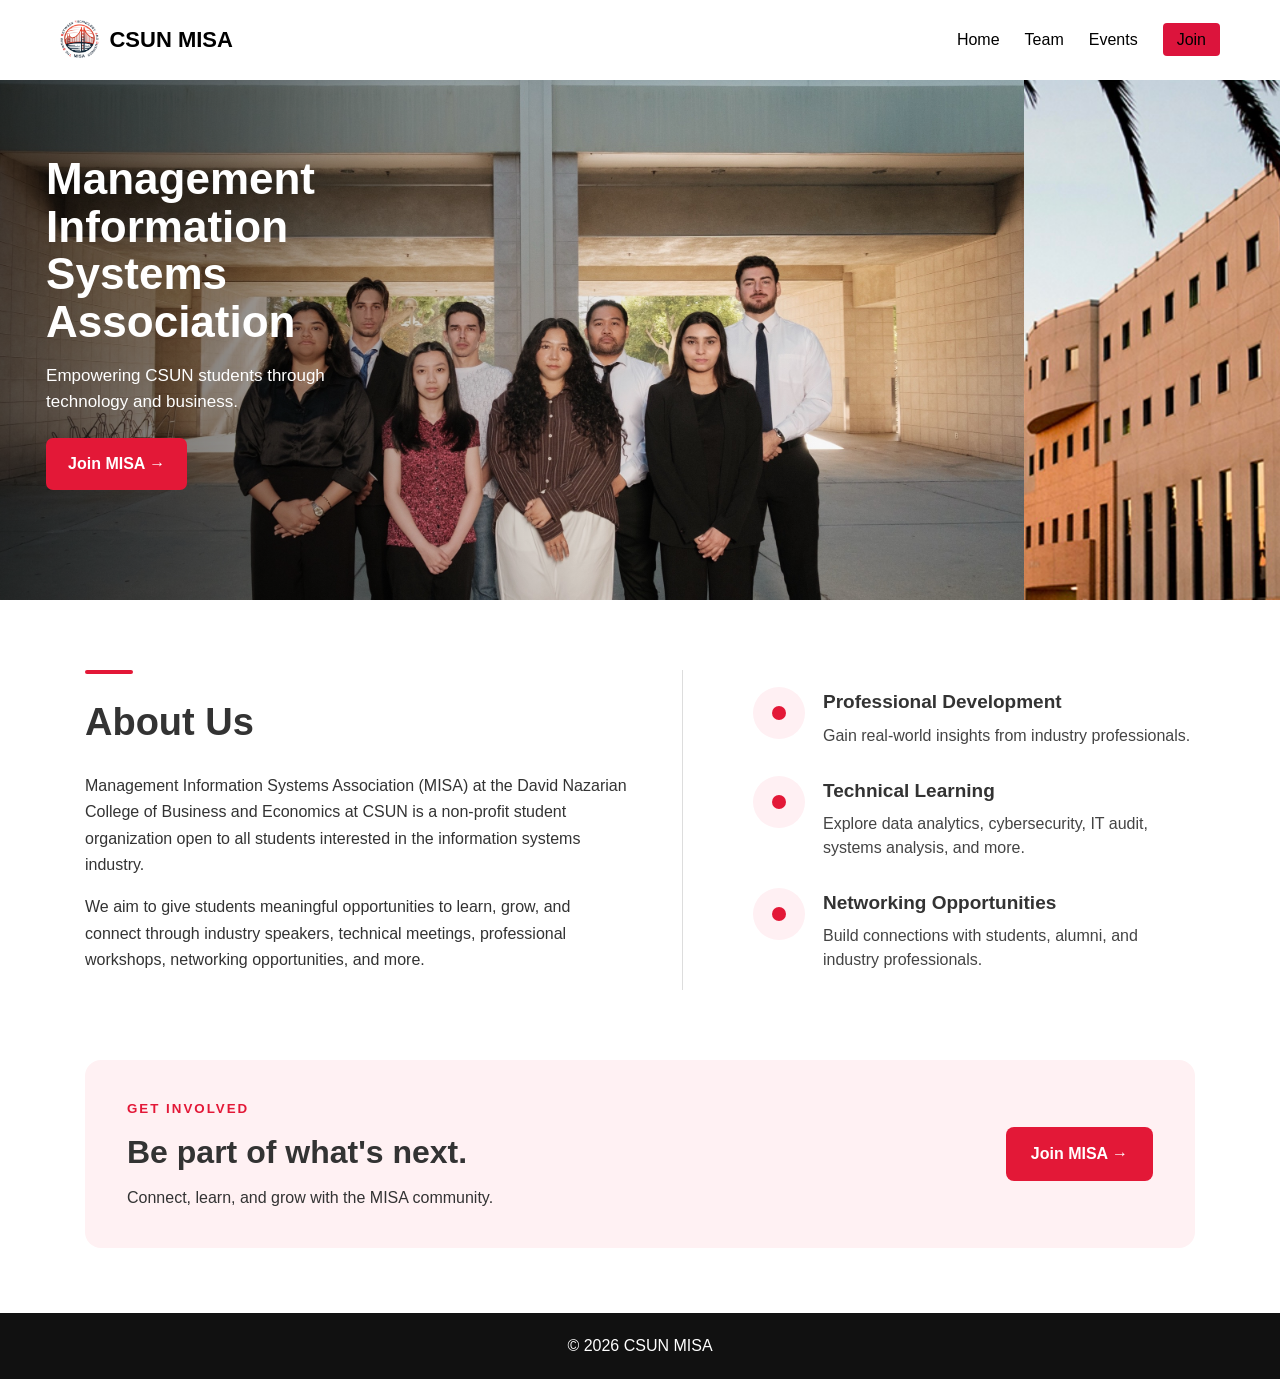
==== index.html @ 752744c9 "Update index.html" ====
<!DOCTYPE html>
<html lang="en">
<head>
    <meta charset="UTF-8">
    <title>CSUN MISA</title>
    <meta name="viewport" content="width=device-width, initial-scale=1.0">

    <link rel="stylesheet" href="index.css">
    <link rel="icon" type="image/png" href="./pictures/misaTab.png">

    <style>
        html {
            scroll-behavior: smooth;
        }

        body {
            margin: 0;
        }

        /* HERO */

        .home-hero {
            display: grid;
            grid-template-columns: 80% 20%;
            min-height: 520px;
            overflow: hidden;
        }

        .hero-group {
            position: relative;

            background-image:
                linear-gradient(
                    90deg,
                    rgba(0, 0, 0, 0.62) 0%,
                    rgba(0, 0, 0, 0.45) 22%,
                    rgba(0, 0, 0, 0.20) 40%,
                    rgba(0, 0, 0, 0.05) 65%,
                    rgba(0, 0, 0, 0.00) 100%
                ),
                url("./pictures/group_photo_fall_2026.jpeg");

            background-size: cover;
            background-position: center 42%;
            display: flex;
            align-items: flex-start;
        }

        .hero-content {
            color: white;
            width: 430px;
            margin-left: 4.5%;
            margin-top: 75px;
            z-index: 2;
        }

        .hero-content h1 {
            margin: 0 0 18px;
            font-size: 44px;
            line-height: 1.08;
            font-weight: 800;
            color: white;
        }

        .hero-content p {
            margin: 0 0 24px;
            font-size: 17px;
            line-height: 1.5;
            max-width: 340px;
        }

        .hero-join {
            display: inline-block;
            background: #e31837;
            color: white;
            text-decoration: none;
            padding: 13px 22px;
            border-radius: 7px;
            font-weight: 600;
        }

        .hero-join:hover {
            opacity: 0.9;
        }

        .hero-building {
            background-image: url("./pictures/csun_building.jpg");
            background-size: cover;
            background-position: center;
        }

        /* ABOUT */

        .about-home {
            max-width: 1200px;
            margin: 0 auto;
            padding: 70px 45px;
            display: grid;
            grid-template-columns: 1.15fr 0.85fr;
            gap: 70px;
            align-items: center;
        }

        .about-copy {
            border-right: 1px solid #ddd;
            padding-right: 55px;
        }

        .small-red-line {
            width: 48px;
            height: 4px;
            background: #e31837;
            border-radius: 20px;
            margin-bottom: 18px;
        }

        .about-copy h2 {
            margin: 0 0 20px;
            font-size: 38px;
        }

        .about-copy p {
            font-size: 16px;
            line-height: 1.65;
            margin: 0 0 16px;
        }

        /* HIGHLIGHTS */

        .misa-highlights {
            display: flex;
            flex-direction: column;
            gap: 28px;
        }

        .highlight {
            display: flex;
            gap: 18px;
            align-items: flex-start;
        }

        .highlight-icon {
            min-width: 52px;
            height: 52px;
            border-radius: 50%;
            background: #fff0f3;
            display: flex;
            justify-content: center;
            align-items: center;
        }

        .highlight-icon::after {
            content: "";
            width: 14px;
            height: 14px;
            border-radius: 50%;
            background: #e31837;
        }

        .highlight h3 {
            margin: 0 0 6px;
            font-size: 19px;
        }

        .highlight p {
            margin: 0;
            line-height: 1.5;
            color: #444;
        }

        /* JOIN CTA */

        .join-wrapper {
            max-width: 1200px;
            margin: 0 auto 65px;
            padding: 0 45px;
            box-sizing: border-box;
        }

        .join-home {
            background: #fff1f3;
            border-radius: 16px;
            padding: 38px 42px;
            display: flex;
            align-items: center;
            justify-content: space-between;
            gap: 30px;
        }

        .join-copy small {
            display: block;
            color: #e31837;
            font-weight: 700;
            letter-spacing: 2px;
            margin-bottom: 8px;
        }

        .join-copy h2 {
            margin: 0 0 8px;
            font-size: 32px;
        }

        .join-copy p {
            margin: 0;
            line-height: 1.5;
        }

        .join-button {
            display: inline-block;
            background: #e31837;
            color: white;
            text-decoration: none;
            padding: 14px 25px;
            border-radius: 8px;
            font-weight: 600;
            white-space: nowrap;
        }

        .join-button:hover {
            opacity: 0.9;
        }

        /* MOBILE */

        @media (max-width: 900px) {

            .home-hero {
                grid-template-columns: 1fr;
                min-height: auto;
            }

            .hero-group {
                min-height: 500px;
                background-position: center;
            }

            .hero-building {
                display: none;
            }

            .hero-content {
                width: 300px;
                margin-left: 26px;
                margin-top: 60px;
            }

            .hero-content h1 {
                font-size: 36px;
            }

            .about-home {
                grid-template-columns: 1fr;
                padding: 55px 25px;
                gap: 40px;
            }

            .about-copy {
                border-right: none;
                padding-right: 0;
            }

            .join-wrapper {
                padding: 0 25px;
            }

            .join-home {
                flex-direction: column;
                align-items: flex-start;
            }
        }
    </style>
</head>

<body>

<nav class="navbar">

    <div class="logo-container">
        <img src="./pictures/misalogo.png" class="logo-img">
        <span class="logo-text">CSUN MISA</span>
    </div>

    <ul class="nav-links">
        <li><a href="index.html">Home</a></li>
        <li><a href="team.html">Team</a></li>
        <li><a href="events.html">Events</a></li>
        <li><a href="#join" class="btn">Join</a></li>
    </ul>

</nav>


<section class="home-hero">

    <div class="hero-group">

        <div class="hero-content">

            <h1>
                Management Information<br>
                Systems Association
            </h1>

            <p>
                Empowering CSUN students through technology and business.
            </p>

            <a href="#join" class="hero-join">
                Join MISA →
            </a>

        </div>

    </div>

    <div class="hero-building"></div>

</section>


<section class="about-home">

    <div class="about-copy">

        <div class="small-red-line"></div>

        <h2>About Us</h2>

        <p>
            Management Information Systems Association (MISA) at the David
            Nazarian College of Business and Economics at CSUN is a non-profit
            student organization open to all students interested in the
            information systems industry.
        </p>

        <p>
            We aim to give students meaningful opportunities to learn,
            grow, and connect through industry speakers, technical meetings,
            professional workshops, networking opportunities, and more.
        </p>

    </div>


    <div class="misa-highlights">

        <div class="highlight">

            <div class="highlight-icon"></div>

            <div>
                <h3>Professional Development</h3>
                <p>
                    Gain real-world insights from industry professionals.
                </p>
            </div>

        </div>


        <div class="highlight">

            <div class="highlight-icon"></div>

            <div>
                <h3>Technical Learning</h3>
                <p>
                    Explore data analytics, cybersecurity,
                    IT audit, systems analysis, and more.
                </p>
            </div>

        </div>


        <div class="highlight">

            <div class="highlight-icon"></div>

            <div>
                <h3>Networking Opportunities</h3>
                <p>
                    Build connections with students,
                    alumni, and industry professionals.
                </p>
            </div>

        </div>

    </div>

</section>


<section id="join" class="join-wrapper">

    <div class="join-home">

        <div class="join-copy">

            <small>GET INVOLVED</small>

            <h2>Be part of what's next.</h2>

            <p>
                Connect, learn, and grow with the MISA community.
            </p>

        </div>

        <a
            href="https://docs.google.com/forms/d/e/1FAIpQLSfJVS30VmYP8eO8_oImfTahxI42_xkdL2H8uiAAXO4Fh0Rw9Q/viewform?usp=sharing&ouid=106857934661592109614"
            target="_blank"
            rel="noopener noreferrer"
            class="join-button">
            Join MISA →
        </a>

    </div>

</section>


<footer>
    <p>© 2026 CSUN MISA</p>
</footer>

</body>
</html>
---- index.css ----
/* Reset & Global */
*{
    margin:0;
    padding:0;
    box-sizing:border-box;
    font-family:Arial, Helvetica, sans-serif;
}

body{
    line-height:1.6;
    color:#333;
}

/* Navigation */
.navbar{
    display:flex;
    justify-content:space-between;
    align-items:center;
    padding:20px 60px;
    background:white;
    color:black; /*logo letters*/
    position:sticky;
    top:0;
    z-index:1000;
}

/* Logo */
.logo-container{
    display:flex;
    align-items:center;
    gap:10px;
}

.logo-img{
    height:40px;
    width:auto;
}

.logo-text{
    font-size:22px;
    font-weight:bold;
}

/* Navigation Links */
.nav-links{
    list-style:none;
    display:flex;
    gap:25px;
}

.nav-links a{
    color:black; /*NAVBAR LETTERS*/
    text-decoration:none;
    font-size:16px;
    transition:0.3s;
}

.nav-links a:hover{
    color:red;
}

.nav-links .btn{
    background:crimson;
    padding:8px 14px;
    border-radius:4px;
}

/* Hero Section */
.hero{
    height:70vh;
    background:
        linear-gradient(rgba(0,0,0,0.45), rgba(0,0,0,0.65)),
        url(./pictures/misaTeam2026.png);
    background-size:cover;
    background-position:center;

    color:white;
    display:flex;
    flex-direction:column;
    justify-content:flex-end;
    align-items:center;
    text-align:center;
    padding-bottom:40px;
}

.hero h1{
    font-size:42px;
    margin-bottom:10px;
}

.hero p{
    margin-bottom:15px;
}

.hero button{
    padding:12px 25px;
    font-size:16px;
    border:none;
    background:crimson;
    color:white;
    cursor:pointer;
    border-radius:5px;
}

.hero button:hover{
    opacity:0.9;
}

/* Sections */
.section{
    padding:70px 15%;
    text-align:center;
}

.section h2{
    font-size:32px;
    margin-bottom:20px;
}

.section.gray{
    background:#f4f4f4;
}

/* SENIORS SECTION */


.team-grid{
    display:grid;
    grid-template-columns: repeat(auto-fit, minmax(220px,1fr));
    gap:30px;
}
/* Title */
.senior-title{
    font-size:36px;
    margin-bottom:40px;
    text-align:center;
}

/* Make cards smaller for hero overlay */
.seniors .team-card{
    backdrop-filter: blur(4px);
    background: rgba(255,255,255,0.95);
}

/* limit width */
.seniors{
    max-width:1000px;
    margin:auto;
}

/* =========================
   TEAM SECTION
========================= */

.team-subtitle{
    color:#666;
    margin-bottom:40px;
    font-size:18px;
}

/* Grid Layout */
.team-grid{
    display:grid;
    grid-template-columns:repeat(auto-fit,minmax(250px,1fr));
    gap:30px;
    margin-top:40px;
}

/* Card */
.team-card{
    background:white;
    border-radius:10px;
    overflow:hidden;
    box-shadow:0 8px 20px rgba(0,0,0,0.08);
    transition:0.3s ease;
}

.team-card:hover{
    transform:translateY(-10px);
    box-shadow:0 15px 30px rgba(0,0,0,0.15);
}

/* Image */
.team-card img{
    width:100%;
    height:260px;
    object-fit:cover;
}

/* Info */
.team-info{
    padding:20px;
    text-align:center;
}

.team-info h3{
    margin-bottom:5px;
    font-size:20px;
}

.team-info p{
    color:crimson;
    font-weight:600;
    margin-bottom:10px;
}

/* LinkedIn Link */
.team-info a{
    text-decoration:none;
    font-size:14px;
    color:#0077b5;
    font-weight:600;
}

.team-info a:hover{
    text-decoration:underline;
}

/* =========================
   ANNOUNCEMENTS
========================= */

.announcement{
    background:#fff;
    padding:20px;
    margin:15px auto;
    max-width:600px;
    border-left:5px solid crimson;
    border-radius:6px;
}

/* =========================
   BUTTONS
========================= */

.btn.large{
    display:inline-block;
    margin-top:20px;
    background:crimson;
    color:white;
    padding:14px 30px;
    text-decoration:none;
    border-radius:5px;
    transition:0.3s;
}

.btn.large:hover{
    opacity:0.9;
}


.hero1{
    min-height:80vh; /* allow growth */
    padding:80px 10%;

    background:
        linear-gradient(rgba(0,0,0,0.45), rgba(0,0,0,0.65)),
        url(./pictures/seniors.jpg);
    background-size:cover;
    background-position:center;

    color:white;

    display:flex;
    flex-direction:column;
    justify-content:flex-start; /* KEY FIX */
    align-items:center;
    text-align:center;
}

.hero1 .team-grid{
    width:100%;
}

.seniors{
    max-width:1200px; /* give it more room */
}

.seniors.team-grid{
    grid-template-columns: repeat(4, 1fr);
}
.announcement-content{
    display: flex;
    align-items: center;
    gap: 20px;
}

.announcement-img{
    width: 250px;
    height: 250px;
    object-fit: cover;
    border-radius: 10px;
    flex-shrink: 0;
}

.announcement-text{
    text-align: left;
}

/* =========================
   FOOTER
========================= */

footer{
    background:#111;
    color:white;
    text-align:center;
    padding:20px;
}

/* =========================
   RESPONSIVE
========================= */

@media (max-width:768px){

    .navbar{
        flex-direction:column;
        gap:15px;
    }

    .section{
        padding:60px 10%;
    }

    .hero h1{
        font-size:30px;
    }

    .team-card img{
        height:220px;
    }
}
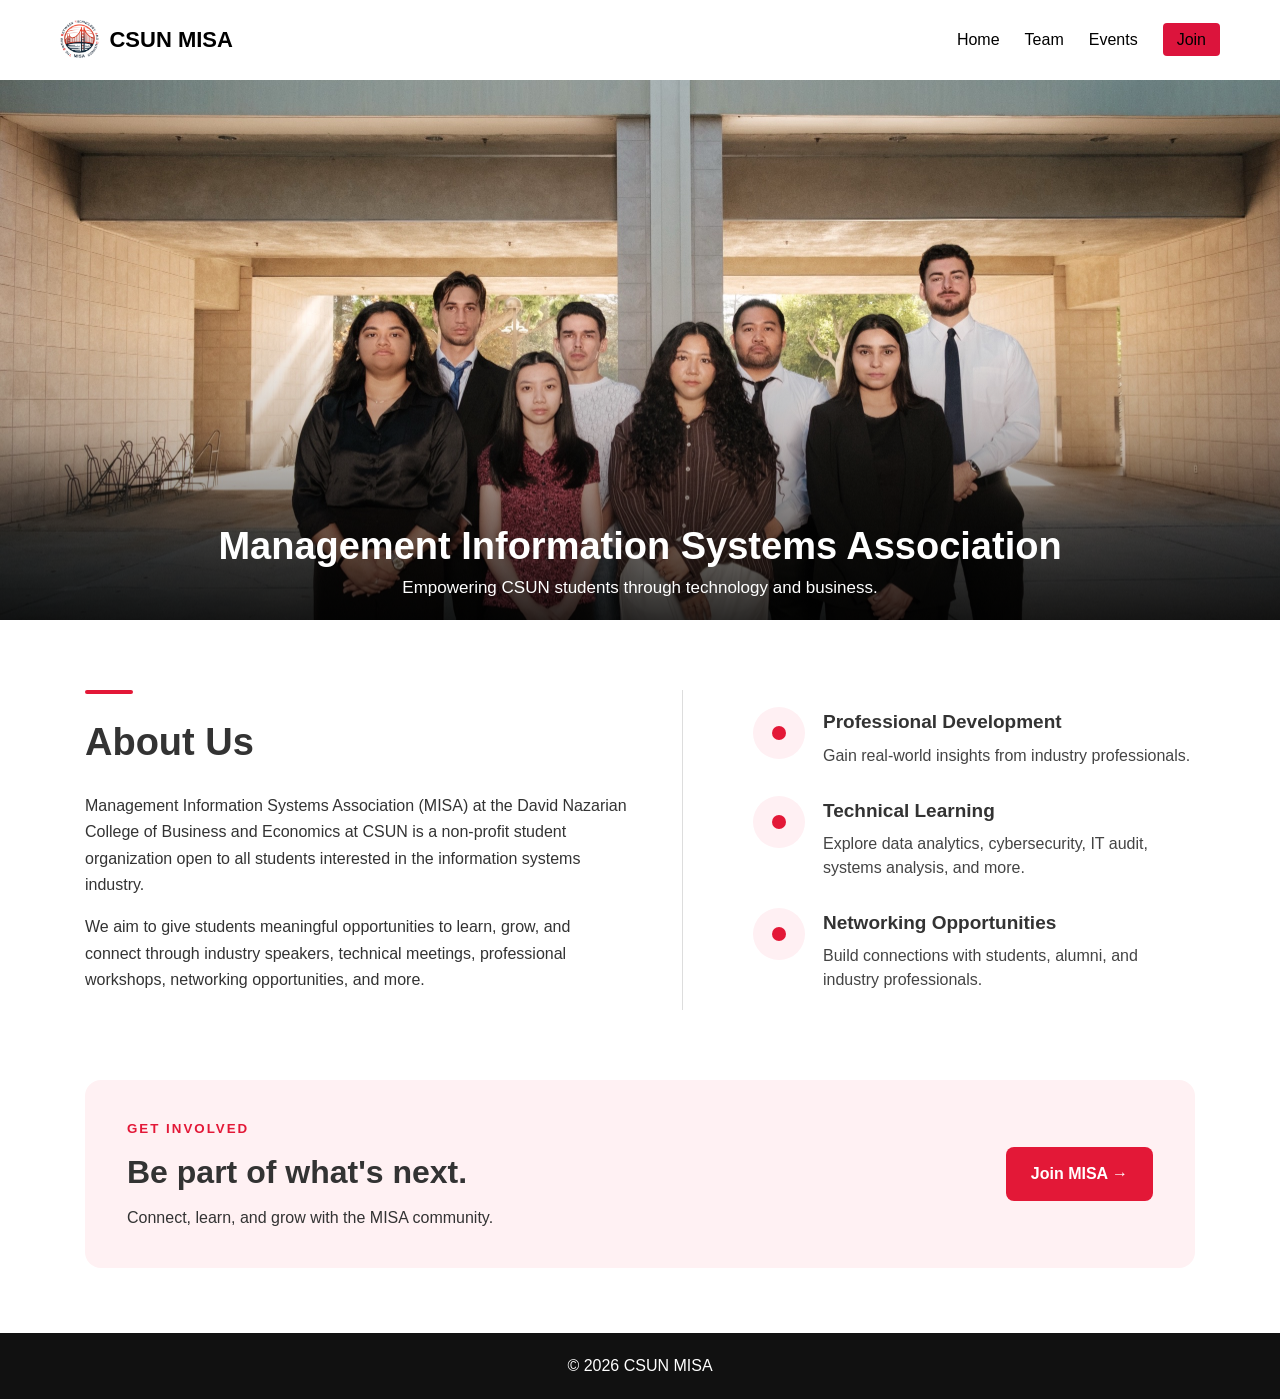
==== commit 17a9de12: "Update index.html" ====
--- a/index.html
+++ b/index.html
@@ -17,84 +17,67 @@
             margin: 0;
         }
 
-        /* HERO */
+        /* =========================
+           HERO
+        ========================== */
 
         .home-hero {
-            display: grid;
-            grid-template-columns: 80% 20%;
-            min-height: 520px;
+            position: relative;
+            height: 540px;
+            background-image: url("./pictures/group_photo_fall_2026.jpeg");
+            background-size: cover;
+            background-position: center 45%;
             overflow: hidden;
         }
 
-        .hero-group {
-            position: relative;
-
-            background-image:
-                linear-gradient(
-                    90deg,
-                    rgba(0, 0, 0, 0.62) 0%,
-                    rgba(0, 0, 0, 0.45) 22%,
-                    rgba(0, 0, 0, 0.20) 40%,
-                    rgba(0, 0, 0, 0.05) 65%,
-                    rgba(0, 0, 0, 0.00) 100%
-                ),
-                url("./pictures/group_photo_fall_2026.jpeg");
-
-            background-size: cover;
-            background-position: center 42%;
-            display: flex;
-            align-items: flex-start;
+        /* Dark fade ONLY at bottom */
+        .home-hero::after {
+            content: "";
+            position: absolute;
+            inset: 0;
+            background: linear-gradient(
+                to bottom,
+                rgba(0, 0, 0, 0) 45%,
+                rgba(0, 0, 0, 0.18) 65%,
+                rgba(0, 0, 0, 0.82) 100%
+            );
         }
 
         .hero-content {
+            position: absolute;
+            left: 40px;
+            right: 40px;
+            bottom: 20px;
+            z-index: 2;
             color: white;
-            width: 430px;
-            margin-left: 4.5%;
-            margin-top: 75px;
-            z-index: 2;
+            text-align: center;
         }
 
         .hero-content h1 {
-            margin: 0 0 18px;
-            font-size: 44px;
-            line-height: 1.08;
+            margin: 0 0 7px;
+            color: white;
+            font-size: 38px;
+            line-height: 1.1;
             font-weight: 800;
+        }
+
+        .hero-content p {
+            margin: 0;
             color: white;
-        }
-
-        .hero-content p {
-            margin: 0 0 24px;
             font-size: 17px;
             line-height: 1.5;
-            max-width: 340px;
-        }
-
-        .hero-join {
-            display: inline-block;
-            background: #e31837;
-            color: white;
-            text-decoration: none;
-            padding: 13px 22px;
-            border-radius: 7px;
-            font-weight: 600;
-        }
-
-        .hero-join:hover {
-            opacity: 0.9;
-        }
-
-        .hero-building {
-            background-image: url("./pictures/csun_building.jpg");
-            background-size: cover;
-            background-position: center;
-        }
-
-        /* ABOUT */
+        }
+
+
+        /* =========================
+           ABOUT
+        ========================== */
 
         .about-home {
             max-width: 1200px;
             margin: 0 auto;
             padding: 70px 45px;
+
             display: grid;
             grid-template-columns: 1.15fr 0.85fr;
             gap: 70px;
@@ -125,7 +108,10 @@
             margin: 0 0 16px;
         }
 
-        /* HIGHLIGHTS */
+
+        /* =========================
+           HIGHLIGHTS
+        ========================== */
 
         .misa-highlights {
             display: flex;
@@ -144,6 +130,7 @@
             height: 52px;
             border-radius: 50%;
             background: #fff0f3;
+
             display: flex;
             justify-content: center;
             align-items: center;
@@ -168,7 +155,10 @@
             color: #444;
         }
 
-        /* JOIN CTA */
+
+        /* =========================
+           JOIN
+        ========================== */
 
         .join-wrapper {
             max-width: 1200px;
@@ -181,6 +171,7 @@
             background: #fff1f3;
             border-radius: 16px;
             padding: 38px 42px;
+
             display: flex;
             align-items: center;
             justify-content: space-between;
@@ -220,38 +211,49 @@
             opacity: 0.9;
         }
 
-        /* MOBILE */
+
+        /* =========================
+           MOBILE
+        ========================== */
 
         @media (max-width: 900px) {
 
             .home-hero {
-                grid-template-columns: 1fr;
-                min-height: auto;
-            }
-
-            .hero-group {
-                min-height: 500px;
-                background-position: center;
-            }
-
-            .hero-building {
-                display: none;
+                height: 430px;
+                background-position: center top;
+            }
+
+            .home-hero::after {
+                background: linear-gradient(
+                    to bottom,
+                    rgba(0, 0, 0, 0) 35%,
+                    rgba(0, 0, 0, 0.25) 55%,
+                    rgba(0, 0, 0, 0.88) 100%
+                );
             }
 
             .hero-content {
-                width: 300px;
-                margin-left: 26px;
-                margin-top: 60px;
+                left: 20px;
+                right: 20px;
+                bottom: 22px;
             }
 
             .hero-content h1 {
-                font-size: 36px;
+                font-size: 27px;
+                line-height: 1.12;
+                margin-bottom: 9px;
+            }
+
+            .hero-content p {
+                font-size: 14px;
+                max-width: 340px;
+                margin: 0 auto;
             }
 
             .about-home {
                 grid-template-columns: 1fr;
-                padding: 55px 25px;
-                gap: 40px;
+                padding: 50px 25px;
+                gap: 38px;
             }
 
             .about-copy {
@@ -259,24 +261,80 @@
                 padding-right: 0;
             }
 
+            .about-copy h2 {
+                font-size: 32px;
+            }
+
+            .misa-highlights {
+                gap: 24px;
+            }
+
+            .highlight-icon {
+                min-width: 45px;
+                height: 45px;
+            }
+
+            .highlight-icon::after {
+                width: 12px;
+                height: 12px;
+            }
+
             .join-wrapper {
-                padding: 0 25px;
+                padding: 0 20px;
+                margin-bottom: 45px;
             }
 
             .join-home {
+                padding: 28px 24px;
                 flex-direction: column;
-                align-items: flex-start;
-            }
-        }
+                align-items: stretch;
+                gap: 22px;
+            }
+
+            .join-copy h2 {
+                font-size: 27px;
+            }
+
+            .join-button {
+                text-align: center;
+            }
+        }
+
+
+        /* Smaller phones */
+
+        @media (max-width: 480px) {
+
+            .home-hero {
+                height: 390px;
+            }
+
+            .hero-content h1 {
+                font-size: 24px;
+            }
+
+            .hero-content p {
+                font-size: 13px;
+            }
+
+            .about-home {
+                padding: 42px 20px;
+            }
+        }
+
     </style>
 </head>
 
+
 <body>
 
+
+<!-- NAVBAR -->
+
 <nav class="navbar">
 
     <div class="logo-container">
-        <img src="./pictures/misalogo.png" class="logo-img">
+        <img src="./pictures/misalogo.png" class="logo-img" alt="MISA Logo">
         <span class="logo-text">CSUN MISA</span>
     </div>
 
@@ -290,33 +348,26 @@
 </nav>
 
 
+<!-- HERO -->
+
 <section class="home-hero">
 
-    <div class="hero-group">
-
-        <div class="hero-content">
-
-            <h1>
-                Management Information<br>
-                Systems Association
-            </h1>
-
-            <p>
-                Empowering CSUN students through technology and business.
-            </p>
-
-            <a href="#join" class="hero-join">
-                Join MISA →
-            </a>
-
-        </div>
+    <div class="hero-content">
+
+        <h1>
+            Management Information Systems Association
+        </h1>
+
+        <p>
+            Empowering CSUN students through technology and business.
+        </p>
 
     </div>
 
-    <div class="hero-building"></div>
-
 </section>
 
+
+<!-- ABOUT -->
 
 <section class="about-home">
 
@@ -350,6 +401,7 @@
 
             <div>
                 <h3>Professional Development</h3>
+
                 <p>
                     Gain real-world insights from industry professionals.
                 </p>
@@ -364,6 +416,7 @@
 
             <div>
                 <h3>Technical Learning</h3>
+
                 <p>
                     Explore data analytics, cybersecurity,
                     IT audit, systems analysis, and more.
@@ -379,6 +432,7 @@
 
             <div>
                 <h3>Networking Opportunities</h3>
+
                 <p>
                     Build connections with students,
                     alumni, and industry professionals.
@@ -392,6 +446,8 @@
 </section>
 
 
+<!-- JOIN -->
+
 <section id="join" class="join-wrapper">
 
     <div class="join-home">
@@ -407,6 +463,7 @@
             </p>
 
         </div>
+
 
         <a
             href="https://docs.google.com/forms/d/e/1FAIpQLSfJVS30VmYP8eO8_oImfTahxI42_xkdL2H8uiAAXO4Fh0Rw9Q/viewform?usp=sharing&ouid=106857934661592109614"
@@ -421,9 +478,12 @@
 </section>
 
 
+<!-- FOOTER -->
+
 <footer>
     <p>© 2026 CSUN MISA</p>
 </footer>
 
+
 </body>
 </html>
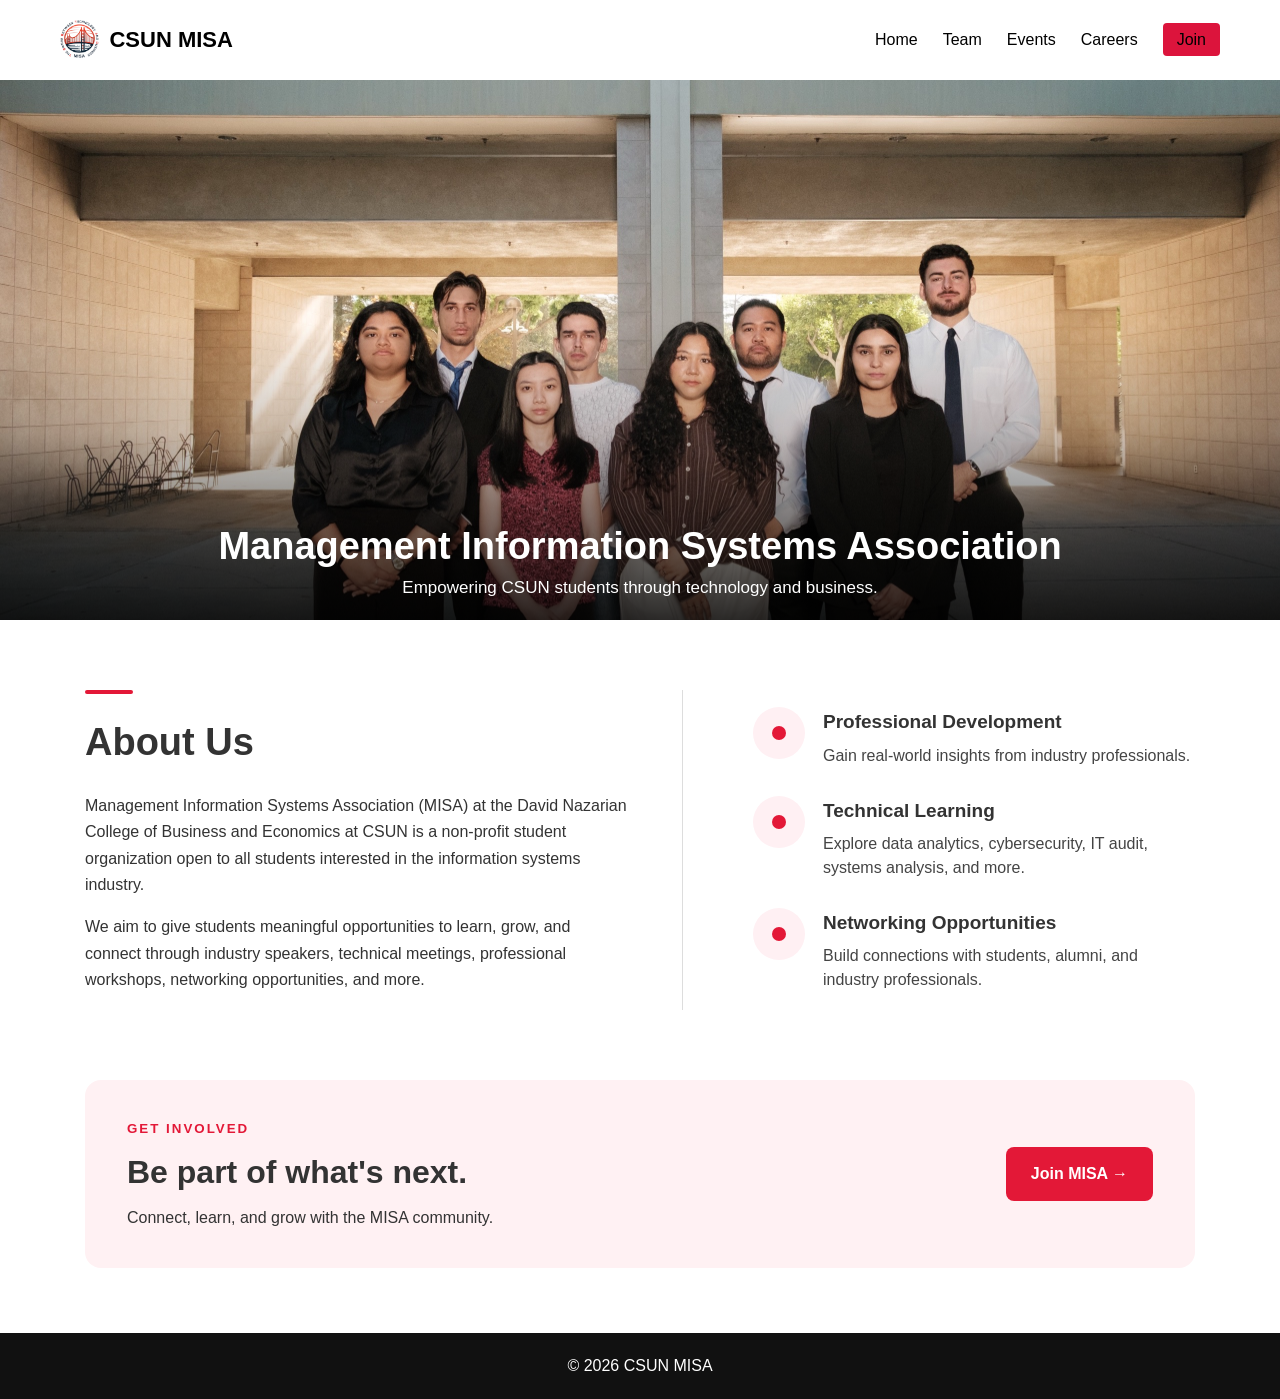
==== commit d82bafdf: "Update index.html" ====
--- a/index.html
+++ b/index.html
@@ -1,5 +1,6 @@
 <!DOCTYPE html>
 <html lang="en">
+
 <head>
     <meta charset="UTF-8">
     <title>CSUN MISA</title>
@@ -30,7 +31,7 @@
             overflow: hidden;
         }
 
-        /* Dark fade ONLY at bottom */
+        /* Dark fade at bottom of cover photo */
         .home-hero::after {
             content: "";
             position: absolute;
@@ -301,7 +302,9 @@
         }
 
 
-        /* Smaller phones */
+        /* =========================
+           SMALL PHONES
+        ========================== */
 
         @media (max-width: 480px) {
 
@@ -334,7 +337,10 @@
 <nav class="navbar">
 
     <div class="logo-container">
-        <img src="./pictures/misalogo.png" class="logo-img" alt="MISA Logo">
+        <img src="./pictures/misalogo.png"
+             class="logo-img"
+             alt="MISA Logo">
+
         <span class="logo-text">CSUN MISA</span>
     </div>
 
@@ -342,6 +348,7 @@
         <li><a href="index.html">Home</a></li>
         <li><a href="team.html">Team</a></li>
         <li><a href="events.html">Events</a></li>
+        <li><a href="careers.html">Careers</a></li>
         <li><a href="#join" class="btn">Join</a></li>
     </ul>
 
@@ -466,7 +473,7 @@
 
 
         <a
-            href="https://docs.google.com/forms/d/e/1FAIpQLSfJVS30VmYP8eO8_oImfTahxI42_xkdL2H8uiAAXO4Fh0Rw9Q/viewform?usp=sharing&ouid=106857934661592109614"
+            href="https://docs.google.com/forms/d/e/1FAIpQLScq6v15FR52yysf7nASGjLbpA6NlcWWprDuV7j_1yjIT6qK6A/viewform"
             target="_blank"
             rel="noopener noreferrer"
             class="join-button">
@@ -486,4 +493,5 @@
 
 
 </body>
+
 </html>
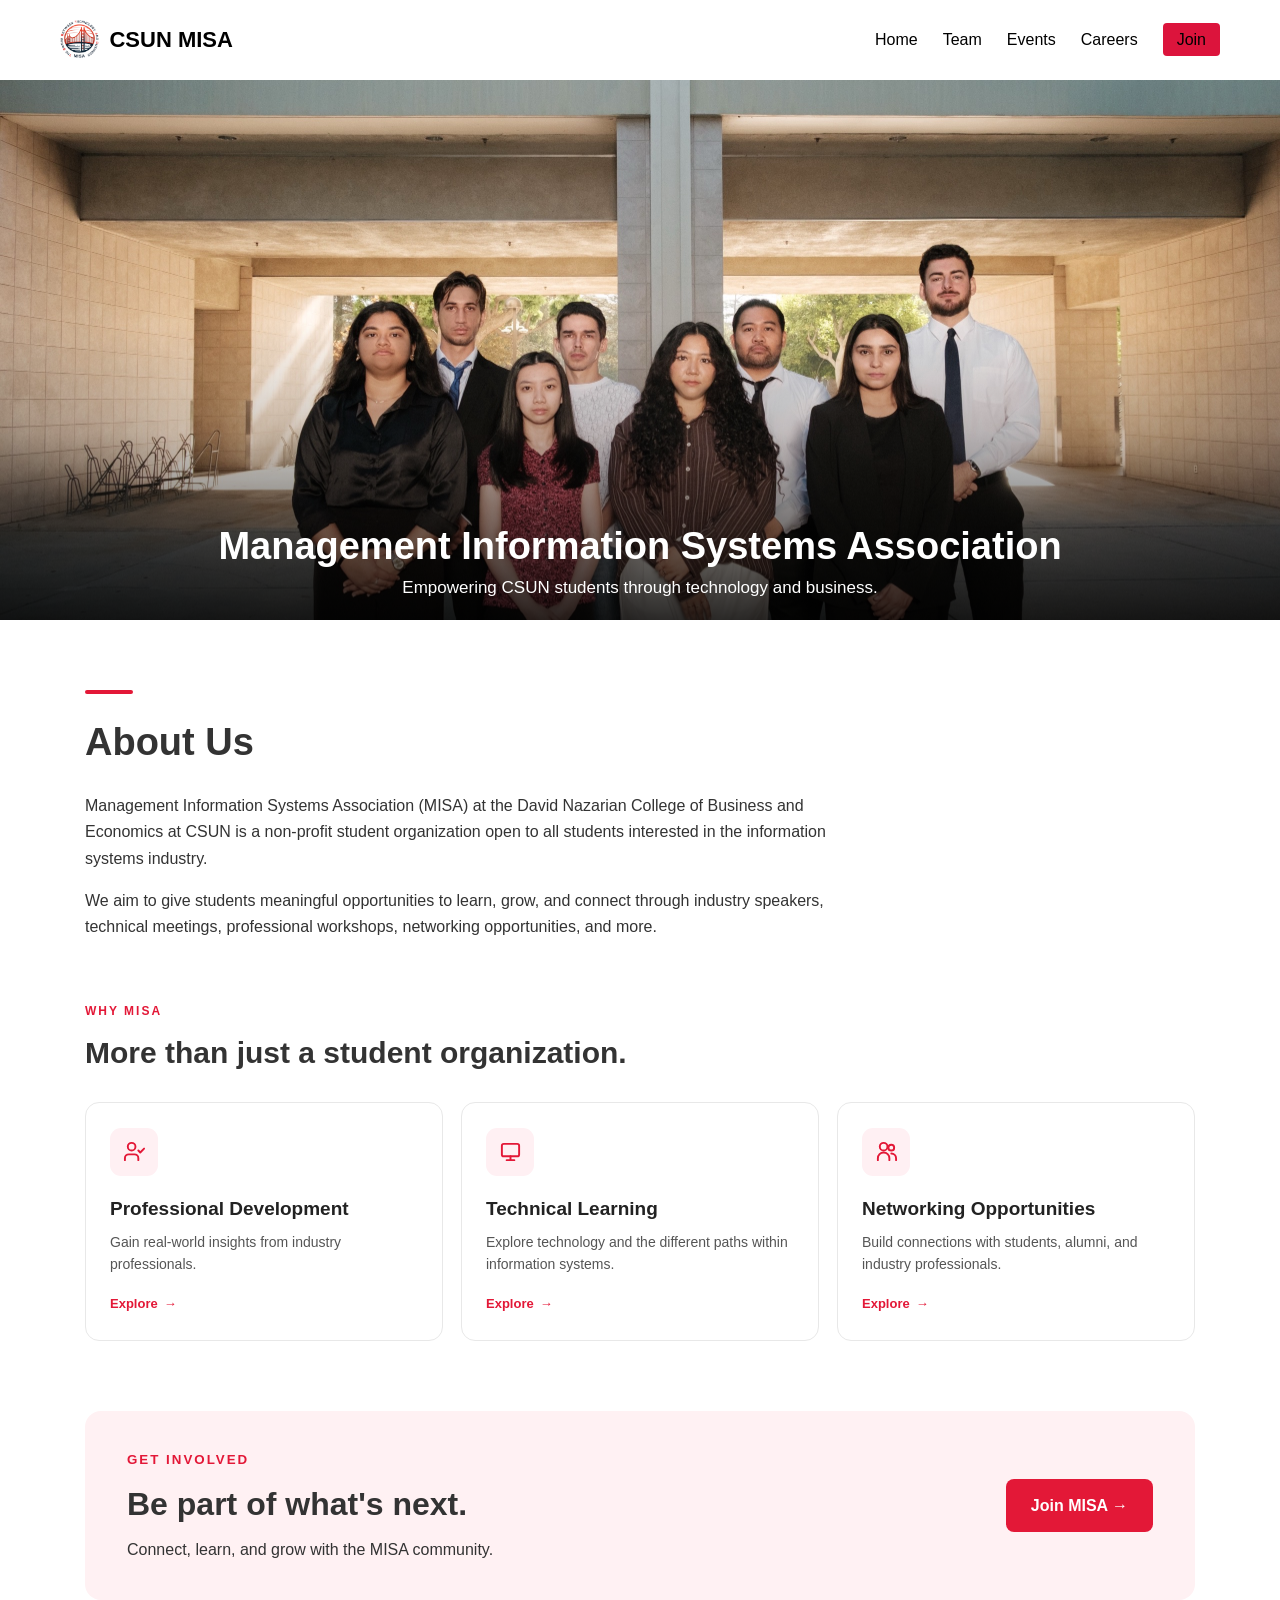
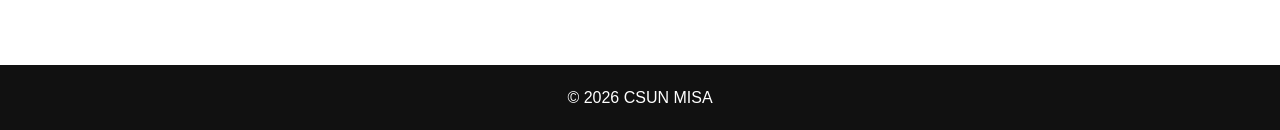
==== commit 9a0f28d4: "Update index.html" ====
--- a/index.html
+++ b/index.html
@@ -31,7 +31,6 @@
             overflow: hidden;
         }
 
-        /* Dark fade at bottom of cover photo */
         .home-hero::after {
             content: "";
             position: absolute;
@@ -77,17 +76,12 @@
         .about-home {
             max-width: 1200px;
             margin: 0 auto;
-            padding: 70px 45px;
-
-            display: grid;
-            grid-template-columns: 1.15fr 0.85fr;
-            gap: 70px;
-            align-items: center;
+            padding: 70px 45px 40px;
+            box-sizing: border-box;
         }
 
         .about-copy {
-            border-right: 1px solid #ddd;
-            padding-right: 55px;
+            max-width: 780px;
         }
 
         .small-red-line {
@@ -111,49 +105,156 @@
 
 
         /* =========================
-           HIGHLIGHTS
+           INTERACTIVE CARDS
         ========================== */
 
+        .highlights-wrapper {
+            max-width: 1200px;
+            margin: 0 auto;
+            padding: 5px 45px 70px;
+            box-sizing: border-box;
+        }
+
+        .highlights-label {
+            color: #e31837;
+            font-size: 12px;
+            font-weight: 700;
+            letter-spacing: 2px;
+            text-transform: uppercase;
+            margin-bottom: 8px;
+        }
+
+        .highlights-title {
+            font-size: 30px;
+            margin: 0 0 25px;
+        }
+
         .misa-highlights {
+            display: grid;
+            grid-template-columns: repeat(3, 1fr);
+            gap: 18px;
+        }
+
+        .highlight-card {
+            position: relative;
+            background: white;
+            border: 1px solid #e8e8e8;
+            border-radius: 14px;
+            padding: 25px 24px;
+            cursor: pointer;
+            overflow: hidden;
+            transition:
+                transform 0.25s ease,
+                box-shadow 0.25s ease,
+                border-color 0.25s ease;
+        }
+
+        .highlight-card:hover {
+            transform: translateY(-5px);
+            border-color: #f0c2ca;
+            box-shadow: 0 12px 28px rgba(0, 0, 0, 0.09);
+        }
+
+        .highlight-card.active {
+            border-color: #e31837;
+            box-shadow: 0 10px 25px rgba(227, 24, 55, 0.10);
+        }
+
+        .card-icon {
+            width: 48px;
+            height: 48px;
+            background: #fff0f3;
+            border-radius: 11px;
+
             display: flex;
-            flex-direction: column;
-            gap: 28px;
-        }
-
-        .highlight {
-            display: flex;
-            gap: 18px;
-            align-items: flex-start;
-        }
-
-        .highlight-icon {
-            min-width: 52px;
-            height: 52px;
-            border-radius: 50%;
-            background: #fff0f3;
-
-            display: flex;
+            align-items: center;
             justify-content: center;
+
+            margin-bottom: 18px;
+
+            transition:
+                background 0.25s ease,
+                transform 0.25s ease;
+        }
+
+        .card-icon svg {
+            width: 23px;
+            height: 23px;
+            stroke: #e31837;
+            fill: none;
+            stroke-width: 2;
+            stroke-linecap: round;
+            stroke-linejoin: round;
+        }
+
+        .highlight-card:hover .card-icon,
+        .highlight-card.active .card-icon {
+            background: #e31837;
+            transform: scale(1.05);
+        }
+
+        .highlight-card:hover .card-icon svg,
+        .highlight-card.active .card-icon svg {
+            stroke: white;
+        }
+
+        .highlight-card h3 {
+            margin: 0 0 8px;
+            font-size: 19px;
+            color: #222;
+        }
+
+        .card-short {
+            margin: 0;
+            color: #555;
+            line-height: 1.55;
+            font-size: 14px;
+        }
+
+        .explore-link {
+            margin-top: 18px;
+            color: #e31837;
+            font-size: 13px;
+            font-weight: 700;
+
+            display: inline-flex;
             align-items: center;
-        }
-
-        .highlight-icon::after {
-            content: "";
-            width: 14px;
-            height: 14px;
-            border-radius: 50%;
-            background: #e31837;
-        }
-
-        .highlight h3 {
-            margin: 0 0 6px;
-            font-size: 19px;
-        }
-
-        .highlight p {
-            margin: 0;
-            line-height: 1.5;
-            color: #444;
+            gap: 6px;
+        }
+
+        .explore-arrow {
+            transition: transform 0.2s ease;
+        }
+
+        .highlight-card:hover .explore-arrow {
+            transform: translateX(4px);
+        }
+
+        /* HIDDEN INFO */
+
+        .card-more {
+            max-height: 0;
+            opacity: 0;
+            overflow: hidden;
+
+            color: #555;
+            font-size: 14px;
+            line-height: 1.55;
+
+            transition:
+                max-height 0.35s ease,
+                opacity 0.3s ease,
+                margin 0.3s ease;
+        }
+
+        .highlight-card.active .card-more {
+            max-height: 180px;
+            opacity: 1;
+            margin-top: 15px;
+        }
+
+        .highlight-card.active .explore-arrow {
+            transform: rotate(90deg);
         }
 
 
@@ -252,32 +353,23 @@
             }
 
             .about-home {
-                grid-template-columns: 1fr;
-                padding: 50px 25px;
-                gap: 38px;
-            }
-
-            .about-copy {
-                border-right: none;
-                padding-right: 0;
+                padding: 50px 25px 30px;
             }
 
             .about-copy h2 {
                 font-size: 32px;
             }
 
+            .highlights-wrapper {
+                padding: 10px 25px 50px;
+            }
+
             .misa-highlights {
-                gap: 24px;
-            }
-
-            .highlight-icon {
-                min-width: 45px;
-                height: 45px;
-            }
-
-            .highlight-icon::after {
-                width: 12px;
-                height: 12px;
+                grid-template-columns: 1fr;
+            }
+
+            .highlight-card:hover {
+                transform: none;
             }
 
             .join-wrapper {
@@ -302,10 +394,6 @@
         }
 
 
-        /* =========================
-           SMALL PHONES
-        ========================== */
-
         @media (max-width: 480px) {
 
             .home-hero {
@@ -321,7 +409,15 @@
             }
 
             .about-home {
-                padding: 42px 20px;
+                padding: 42px 20px 28px;
+            }
+
+            .highlights-wrapper {
+                padding: 5px 20px 45px;
+            }
+
+            .highlights-title {
+                font-size: 26px;
             }
         }
 
@@ -337,22 +433,37 @@
 <nav class="navbar">
 
     <div class="logo-container">
-        <img src="./pictures/misalogo.png"
-             class="logo-img"
-             alt="MISA Logo">
+
+        <img
+            src="./pictures/misalogo.png"
+            class="logo-img"
+            alt="MISA Logo">
 
         <span class="logo-text">CSUN MISA</span>
+
     </div>
 
+
     <ul class="nav-links">
+
         <li><a href="index.html">Home</a></li>
+
         <li><a href="team.html">Team</a></li>
+
         <li><a href="events.html">Events</a></li>
+
         <li><a href="careers.html">Careers</a></li>
-        <li><a href="#join" class="btn">Join</a></li>
+
+        <li>
+            <a href="#join" class="btn">
+                Join
+            </a>
+        </li>
+
     </ul>
 
 </nav>
+
 
 
 <!-- HERO -->
@@ -372,6 +483,7 @@
     </div>
 
 </section>
+
 
 
 <!-- ABOUT -->
@@ -399,71 +511,225 @@
 
     </div>
 
+</section>
+
+
+
+<!-- INTERACTIVE HIGHLIGHTS -->
+
+<section class="highlights-wrapper">
+
+    <div class="highlights-label">
+        Why MISA
+    </div>
+
+    <h2 class="highlights-title">
+        More than just a student organization.
+    </h2>
+
 
     <div class="misa-highlights">
 
-        <div class="highlight">
-
-            <div class="highlight-icon"></div>
-
-            <div>
-                <h3>Professional Development</h3>
-
-                <p>
-                    Gain real-world insights from industry professionals.
-                </p>
+
+        <!-- PROFESSIONAL DEVELOPMENT -->
+
+        <div
+            class="highlight-card"
+            tabindex="0"
+            role="button"
+            aria-expanded="false">
+
+            <div class="card-icon">
+
+                <svg viewBox="0 0 24 24">
+
+                    <path d="M16 21v-2a4 4 0 0 0-4-4H6a4 4 0 0 0-4 4v2"></path>
+
+                    <circle cx="9" cy="7" r="4"></circle>
+
+                    <path d="M16 11l2 2 4-4"></path>
+
+                </svg>
+
             </div>
 
+
+            <h3>
+                Professional Development
+            </h3>
+
+
+            <p class="card-short">
+                Gain real-world insights from industry professionals.
+            </p>
+
+
+            <div class="card-more">
+                Hear directly from professionals through guest speakers,
+                career-focused meetings, workshops, and conversations about
+                today's technology and business industries.
+            </div>
+
+
+            <div class="explore-link">
+
+                <span class="explore-text">
+                    Explore
+                </span>
+
+                <span class="explore-arrow">
+                    →
+                </span>
+
+            </div>
+
         </div>
 
 
-        <div class="highlight">
-
-            <div class="highlight-icon"></div>
-
-            <div>
-                <h3>Technical Learning</h3>
-
-                <p>
-                    Explore data analytics, cybersecurity,
-                    IT audit, systems analysis, and more.
-                </p>
+
+        <!-- TECHNICAL LEARNING -->
+
+        <div
+            class="highlight-card"
+            tabindex="0"
+            role="button"
+            aria-expanded="false">
+
+            <div class="card-icon">
+
+                <svg viewBox="0 0 24 24">
+
+                    <rect
+                        x="3"
+                        y="4"
+                        width="18"
+                        height="13"
+                        rx="2">
+                    </rect>
+
+                    <path d="M8 21h8"></path>
+
+                    <path d="M12 17v4"></path>
+
+                </svg>
+
             </div>
 
+
+            <h3>
+                Technical Learning
+            </h3>
+
+
+            <p class="card-short">
+                Explore technology and the different paths within information systems.
+            </p>
+
+
+            <div class="card-more">
+                Learn more about areas such as data analytics,
+                cybersecurity, IT audit, systems analysis, and other
+                technology-focused career paths.
+            </div>
+
+
+            <div class="explore-link">
+
+                <span class="explore-text">
+                    Explore
+                </span>
+
+                <span class="explore-arrow">
+                    →
+                </span>
+
+            </div>
+
         </div>
 
 
-        <div class="highlight">
-
-            <div class="highlight-icon"></div>
-
-            <div>
-                <h3>Networking Opportunities</h3>
-
-                <p>
-                    Build connections with students,
-                    alumni, and industry professionals.
-                </p>
+
+        <!-- NETWORKING -->
+
+        <div
+            class="highlight-card"
+            tabindex="0"
+            role="button"
+            aria-expanded="false">
+
+            <div class="card-icon">
+
+                <svg viewBox="0 0 24 24">
+
+                    <circle cx="9" cy="7" r="4"></circle>
+
+                    <path d="M3 21v-2a6 6 0 0 1 12 0v2"></path>
+
+                    <circle cx="17" cy="8" r="3"></circle>
+
+                    <path d="M17 14a5 5 0 0 1 5 5v2"></path>
+
+                </svg>
+
             </div>
 
+
+            <h3>
+                Networking Opportunities
+            </h3>
+
+
+            <p class="card-short">
+                Build connections with students, alumni, and industry professionals.
+            </p>
+
+
+            <div class="card-more">
+                Meet people with similar interests, connect with professionals,
+                and grow your network through MISA meetings, events, and
+                community opportunities.
+            </div>
+
+
+            <div class="explore-link">
+
+                <span class="explore-text">
+                    Explore
+                </span>
+
+                <span class="explore-arrow">
+                    →
+                </span>
+
+            </div>
+
         </div>
 
+
     </div>
 
 </section>
 
 
+
 <!-- JOIN -->
 
-<section id="join" class="join-wrapper">
+<section
+    id="join"
+    class="join-wrapper">
 
     <div class="join-home">
 
+
         <div class="join-copy">
 
-            <small>GET INVOLVED</small>
-
-            <h2>Be part of what's next.</h2>
+            <small>
+                GET INVOLVED
+            </small>
+
+            <h2>
+                Be part of what's next.
+            </h2>
 
             <p>
                 Connect, learn, and grow with the MISA community.
@@ -477,21 +743,113 @@
             target="_blank"
             rel="noopener noreferrer"
             class="join-button">
+
             Join MISA →
+
         </a>
 
+
     </div>
 
 </section>
 
 
+
 <!-- FOOTER -->
 
 <footer>
-    <p>© 2026 CSUN MISA</p>
+
+    <p>
+        © 2026 CSUN MISA
+    </p>
+
 </footer>
 
 
+
+<script>
+
+    const cards =
+        document.querySelectorAll(".highlight-card");
+
+
+    function toggleCard(card) {
+
+        const isAlreadyOpen =
+            card.classList.contains("active");
+
+
+        cards.forEach(function(otherCard) {
+
+            otherCard.classList.remove("active");
+
+            otherCard.setAttribute(
+                "aria-expanded",
+                "false"
+            );
+
+            const text =
+                otherCard.querySelector(".explore-text");
+
+            text.textContent =
+                "Explore";
+
+        });
+
+
+        if (!isAlreadyOpen) {
+
+            card.classList.add("active");
+
+            card.setAttribute(
+                "aria-expanded",
+                "true"
+            );
+
+            card.querySelector(
+                ".explore-text"
+            ).textContent =
+                "Close";
+
+        }
+
+    }
+
+
+    cards.forEach(function(card) {
+
+        card.addEventListener(
+            "click",
+            function() {
+
+                toggleCard(card);
+
+            }
+        );
+
+
+        card.addEventListener(
+            "keydown",
+            function(event) {
+
+                if (
+                    event.key === "Enter" ||
+                    event.key === " "
+                ) {
+
+                    event.preventDefault();
+
+                    toggleCard(card);
+
+                }
+
+            }
+        );
+
+    });
+
+</script>
+
+
 </body>
-
 </html>
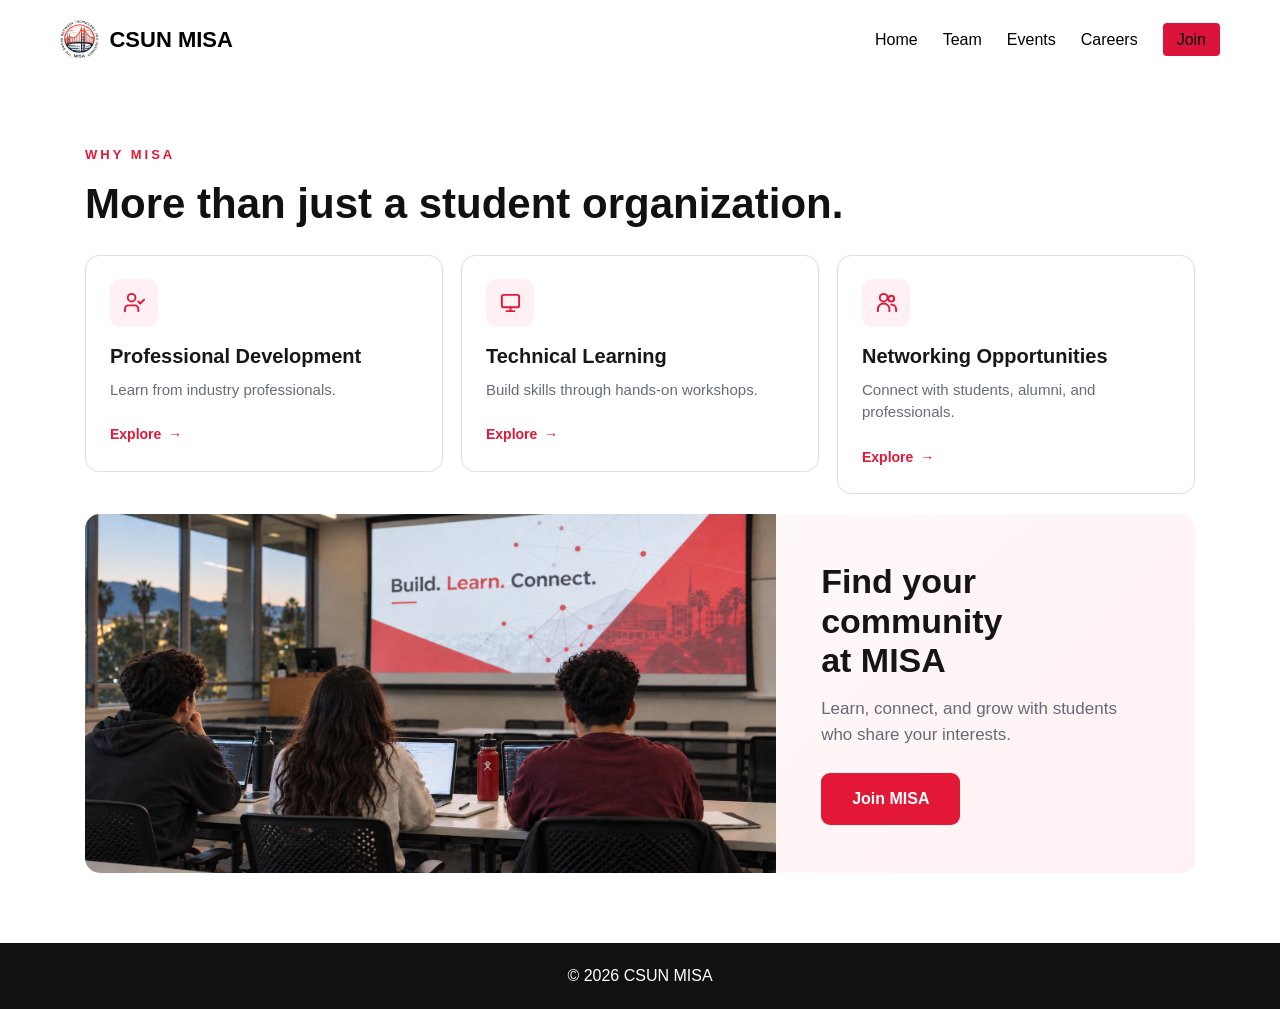
==== commit 881ad3ea: "Update index.html" ====
--- a/index.html
+++ b/index.html
@@ -19,130 +19,56 @@
         }
 
         /* =========================
-           HERO
+           MAIN HOME SECTION
         ========================== */
 
-        .home-hero {
-            position: relative;
-            height: 540px;
-            background-image: url("./pictures/group_photo_fall_2026.jpeg");
-            background-size: cover;
-            background-position: center 45%;
-            overflow: hidden;
-        }
-
-        .home-hero::after {
-            content: "";
-            position: absolute;
-            inset: 0;
-            background: linear-gradient(
-                to bottom,
-                rgba(0, 0, 0, 0) 45%,
-                rgba(0, 0, 0, 0.18) 65%,
-                rgba(0, 0, 0, 0.82) 100%
-            );
-        }
-
-        .hero-content {
-            position: absolute;
-            left: 40px;
-            right: 40px;
-            bottom: 20px;
-            z-index: 2;
-            color: white;
-            text-align: center;
-        }
-
-        .hero-content h1 {
-            margin: 0 0 7px;
-            color: white;
-            font-size: 38px;
-            line-height: 1.1;
-            font-weight: 800;
-        }
-
-        .hero-content p {
-            margin: 0;
-            color: white;
-            font-size: 17px;
-            line-height: 1.5;
-        }
-
-
-        /* =========================
-           ABOUT
-        ========================== */
-
-        .about-home {
+        .home-main {
             max-width: 1200px;
             margin: 0 auto;
-            padding: 70px 45px 40px;
+            padding: 65px 45px 70px;
             box-sizing: border-box;
         }
 
-        .about-copy {
-            max-width: 780px;
-        }
-
-        .small-red-line {
-            width: 48px;
-            height: 4px;
-            background: #e31837;
-            border-radius: 20px;
-            margin-bottom: 18px;
-        }
-
-        .about-copy h2 {
-            margin: 0 0 20px;
-            font-size: 38px;
-        }
-
-        .about-copy p {
-            font-size: 16px;
-            line-height: 1.65;
-            margin: 0 0 16px;
+        .section-label {
+            color: #e31837;
+            font-size: 13px;
+            font-weight: 700;
+            letter-spacing: 3px;
+            text-transform: uppercase;
+            margin-bottom: 14px;
+        }
+
+        .main-title {
+            margin: 0 0 28px;
+            font-size: 42px;
+            line-height: 1.12;
+            color: #111;
+            font-weight: 800;
         }
 
 
         /* =========================
            INTERACTIVE CARDS
         ========================== */
-
-        .highlights-wrapper {
-            max-width: 1200px;
-            margin: 0 auto;
-            padding: 5px 45px 70px;
-            box-sizing: border-box;
-        }
-
-        .highlights-label {
-            color: #e31837;
-            font-size: 12px;
-            font-weight: 700;
-            letter-spacing: 2px;
-            text-transform: uppercase;
-            margin-bottom: 8px;
-        }
-
-        .highlights-title {
-            font-size: 30px;
-            margin: 0 0 25px;
-        }
 
         .misa-highlights {
             display: grid;
             grid-template-columns: repeat(3, 1fr);
             gap: 18px;
+            align-items: start;
         }
 
         .highlight-card {
             position: relative;
-            background: white;
-            border: 1px solid #e8e8e8;
+            background: #fff;
+            border: 1px solid #dedede;
             border-radius: 14px;
-            padding: 25px 24px;
+            padding: 23px 24px 24px;
             cursor: pointer;
             overflow: hidden;
+            min-height: 205px;
+            box-sizing: border-box;
+
             transition:
                 transform 0.25s ease,
                 box-shadow 0.25s ease,
@@ -151,8 +77,8 @@
 
         .highlight-card:hover {
             transform: translateY(-5px);
-            border-color: #f0c2ca;
-            box-shadow: 0 12px 28px rgba(0, 0, 0, 0.09);
+            border-color: #f0bcc6;
+            box-shadow: 0 12px 28px rgba(0, 0, 0, 0.08);
         }
 
         .highlight-card.active {
@@ -163,14 +89,14 @@
         .card-icon {
             width: 48px;
             height: 48px;
+            border-radius: 11px;
             background: #fff0f3;
-            border-radius: 11px;
 
             display: flex;
             align-items: center;
             justify-content: center;
 
-            margin-bottom: 18px;
+            margin-bottom: 17px;
 
             transition:
                 background 0.25s ease,
@@ -195,31 +121,32 @@
 
         .highlight-card:hover .card-icon svg,
         .highlight-card.active .card-icon svg {
-            stroke: white;
+            stroke: #fff;
         }
 
         .highlight-card h3 {
-            margin: 0 0 8px;
-            font-size: 19px;
-            color: #222;
+            margin: 0 0 10px;
+            font-size: 20px;
+            line-height: 1.25;
+            color: #171717;
         }
 
         .card-short {
             margin: 0;
-            color: #555;
-            line-height: 1.55;
+            color: #666d79;
+            font-size: 15px;
+            line-height: 1.5;
+        }
+
+        .explore-link {
+            margin-top: 22px;
+            color: #e31837;
             font-size: 14px;
-        }
-
-        .explore-link {
-            margin-top: 18px;
-            color: #e31837;
-            font-size: 13px;
             font-weight: 700;
 
             display: inline-flex;
             align-items: center;
-            gap: 6px;
+            gap: 7px;
         }
 
         .explore-arrow {
@@ -229,8 +156,6 @@
         .highlight-card:hover .explore-arrow {
             transform: translateX(4px);
         }
-
-        /* HIDDEN INFO */
 
         .card-more {
             max-height: 0;
@@ -259,43 +184,57 @@
 
 
         /* =========================
-           JOIN
+           COMMUNITY SECTION
         ========================== */
 
-        .join-wrapper {
-            max-width: 1200px;
-            margin: 0 auto 65px;
-            padding: 0 45px;
-            box-sizing: border-box;
-        }
-
-        .join-home {
+        .community-section {
+            display: grid;
+            grid-template-columns: 1.65fr 1fr;
+            margin-top: 20px;
+            border-radius: 15px;
+            overflow: hidden;
             background: #fff1f3;
-            border-radius: 16px;
-            padding: 38px 42px;
+            min-height: 345px;
+        }
+
+        .community-image {
+            width: 100%;
+            height: 100%;
+            min-height: 345px;
+            object-fit: cover;
+            object-position: center;
+            display: block;
+        }
+
+        .community-content {
+            background:
+                linear-gradient(
+                    135deg,
+                    #fff8f9 0%,
+                    #fff0f3 100%
+                );
+
+            padding: 48px 45px;
 
             display: flex;
-            align-items: center;
-            justify-content: space-between;
-            gap: 30px;
-        }
-
-        .join-copy small {
-            display: block;
-            color: #e31837;
-            font-weight: 700;
-            letter-spacing: 2px;
-            margin-bottom: 8px;
-        }
-
-        .join-copy h2 {
-            margin: 0 0 8px;
-            font-size: 32px;
-        }
-
-        .join-copy p {
-            margin: 0;
-            line-height: 1.5;
+            flex-direction: column;
+            justify-content: center;
+            align-items: flex-start;
+        }
+
+        .community-content h2 {
+            margin: 0 0 16px;
+            font-size: 34px;
+            line-height: 1.15;
+            color: #151515;
+        }
+
+        .community-content p {
+            margin: 0 0 25px;
+            color: #646b77;
+            font-size: 17px;
+            line-height: 1.55;
+            max-width: 360px;
         }
 
         .join-button {
@@ -303,14 +242,21 @@
             background: #e31837;
             color: white;
             text-decoration: none;
-            padding: 14px 25px;
-            border-radius: 8px;
+            padding: 13px 31px;
+            border-radius: 9px;
             font-weight: 600;
-            white-space: nowrap;
+            font-size: 16px;
+
+            transition:
+                transform 0.2s ease,
+                box-shadow 0.2s ease,
+                background 0.2s ease;
         }
 
         .join-button:hover {
-            opacity: 0.9;
+            transform: translateY(-2px);
+            background: #c91431;
+            box-shadow: 0 8px 18px rgba(227, 24, 55, 0.20);
         }
 
 
@@ -320,104 +266,86 @@
 
         @media (max-width: 900px) {
 
-            .home-hero {
-                height: 430px;
-                background-position: center top;
-            }
-
-            .home-hero::after {
-                background: linear-gradient(
-                    to bottom,
-                    rgba(0, 0, 0, 0) 35%,
-                    rgba(0, 0, 0, 0.25) 55%,
-                    rgba(0, 0, 0, 0.88) 100%
-                );
-            }
-
-            .hero-content {
-                left: 20px;
-                right: 20px;
-                bottom: 22px;
-            }
-
-            .hero-content h1 {
-                font-size: 27px;
-                line-height: 1.12;
-                margin-bottom: 9px;
-            }
-
-            .hero-content p {
-                font-size: 14px;
-                max-width: 340px;
-                margin: 0 auto;
-            }
-
-            .about-home {
-                padding: 50px 25px 30px;
-            }
-
-            .about-copy h2 {
-                font-size: 32px;
-            }
-
-            .highlights-wrapper {
-                padding: 10px 25px 50px;
+            .home-main {
+                padding: 50px 25px 55px;
+            }
+
+            .main-title {
+                font-size: 34px;
             }
 
             .misa-highlights {
                 grid-template-columns: 1fr;
             }
 
+            .highlight-card {
+                min-height: auto;
+            }
+
             .highlight-card:hover {
                 transform: none;
             }
 
-            .join-wrapper {
-                padding: 0 20px;
-                margin-bottom: 45px;
-            }
-
-            .join-home {
-                padding: 28px 24px;
-                flex-direction: column;
-                align-items: stretch;
-                gap: 22px;
-            }
-
-            .join-copy h2 {
+            .community-section {
+                grid-template-columns: 1fr;
+                margin-top: 25px;
+            }
+
+            .community-image {
+                min-height: 320px;
+                height: 320px;
+            }
+
+            .community-content {
+                padding: 35px 30px;
+            }
+
+            .community-content h2 {
+                font-size: 30px;
+            }
+        }
+
+
+        @media (max-width: 480px) {
+
+            .home-main {
+                padding: 42px 20px 45px;
+            }
+
+            .section-label {
+                font-size: 12px;
+            }
+
+            .main-title {
+                font-size: 29px;
+                margin-bottom: 22px;
+            }
+
+            .highlight-card {
+                padding: 21px;
+            }
+
+            .community-image {
+                height: 250px;
+                min-height: 250px;
+            }
+
+            .community-content {
+                padding: 30px 24px;
+            }
+
+            .community-content h2 {
                 font-size: 27px;
             }
 
+            .community-content p {
+                font-size: 15px;
+            }
+
             .join-button {
+                width: 100%;
                 text-align: center;
-            }
-        }
-
-
-        @media (max-width: 480px) {
-
-            .home-hero {
-                height: 390px;
-            }
-
-            .hero-content h1 {
-                font-size: 24px;
-            }
-
-            .hero-content p {
-                font-size: 13px;
-            }
-
-            .about-home {
-                padding: 42px 20px 28px;
-            }
-
-            .highlights-wrapper {
-                padding: 5px 20px 45px;
-            }
-
-            .highlights-title {
-                font-size: 26px;
+                box-sizing: border-box;
             }
         }
 
@@ -439,20 +367,38 @@
             class="logo-img"
             alt="MISA Logo">
 
-        <span class="logo-text">CSUN MISA</span>
+        <span class="logo-text">
+            CSUN MISA
+        </span>
 
     </div>
 
 
     <ul class="nav-links">
 
-        <li><a href="index.html">Home</a></li>
-
-        <li><a href="team.html">Team</a></li>
-
-        <li><a href="events.html">Events</a></li>
-
-        <li><a href="careers.html">Careers</a></li>
+        <li>
+            <a href="index.html">
+                Home
+            </a>
+        </li>
+
+        <li>
+            <a href="team.html">
+                Team
+            </a>
+        </li>
+
+        <li>
+            <a href="events.html">
+                Events
+            </a>
+        </li>
+
+        <li>
+            <a href="careers.html">
+                Careers
+            </a>
+        </li>
 
         <li>
             <a href="#join" class="btn">
@@ -466,292 +412,285 @@
 
 
 
-<!-- HERO -->
-
-<section class="home-hero">
-
-    <div class="hero-content">
-
-        <h1>
-            Management Information Systems Association
+<!-- MAIN HOME CONTENT -->
+
+<main class="home-main">
+
+
+    <!-- WHY MISA -->
+
+    <section>
+
+        <div class="section-label">
+            Why MISA
+        </div>
+
+        <h1 class="main-title">
+            More than just a student organization.
         </h1>
 
-        <p>
-            Empowering CSUN students through technology and business.
-        </p>
-
-    </div>
-
-</section>
-
-
-
-<!-- ABOUT -->
-
-<section class="about-home">
-
-    <div class="about-copy">
-
-        <div class="small-red-line"></div>
-
-        <h2>About Us</h2>
-
-        <p>
-            Management Information Systems Association (MISA) at the David
-            Nazarian College of Business and Economics at CSUN is a non-profit
-            student organization open to all students interested in the
-            information systems industry.
-        </p>
-
-        <p>
-            We aim to give students meaningful opportunities to learn,
-            grow, and connect through industry speakers, technical meetings,
-            professional workshops, networking opportunities, and more.
-        </p>
-
-    </div>
-
-</section>
-
-
-
-<!-- INTERACTIVE HIGHLIGHTS -->
-
-<section class="highlights-wrapper">
-
-    <div class="highlights-label">
-        Why MISA
-    </div>
-
-    <h2 class="highlights-title">
-        More than just a student organization.
-    </h2>
-
-
-    <div class="misa-highlights">
-
-
-        <!-- PROFESSIONAL DEVELOPMENT -->
-
-        <div
-            class="highlight-card"
-            tabindex="0"
-            role="button"
-            aria-expanded="false">
-
-            <div class="card-icon">
-
-                <svg viewBox="0 0 24 24">
-
-                    <path d="M16 21v-2a4 4 0 0 0-4-4H6a4 4 0 0 0-4 4v2"></path>
-
-                    <circle cx="9" cy="7" r="4"></circle>
-
-                    <path d="M16 11l2 2 4-4"></path>
-
-                </svg>
+
+        <!-- INTERACTIVE CARDS -->
+
+        <div class="misa-highlights">
+
+
+            <!-- PROFESSIONAL DEVELOPMENT -->
+
+            <div
+                class="highlight-card"
+                tabindex="0"
+                role="button"
+                aria-expanded="false">
+
+                <div class="card-icon">
+
+                    <svg viewBox="0 0 24 24">
+
+                        <path
+                            d="M16 21v-2a4 4 0 0 0-4-4H6a4 4 0 0 0-4 4v2">
+                        </path>
+
+                        <circle
+                            cx="9"
+                            cy="7"
+                            r="4">
+                        </circle>
+
+                        <path
+                            d="M16 11l2 2 4-4">
+                        </path>
+
+                    </svg>
+
+                </div>
+
+
+                <h3>
+                    Professional Development
+                </h3>
+
+
+                <p class="card-short">
+                    Learn from industry professionals.
+                </p>
+
+
+                <div class="card-more">
+
+                    Hear directly from professionals through
+                    guest speakers, career-focused meetings,
+                    workshops, and conversations about today's
+                    technology and business industries.
+
+                </div>
+
+
+                <div class="explore-link">
+
+                    <span class="explore-text">
+                        Explore
+                    </span>
+
+                    <span class="explore-arrow">
+                        →
+                    </span>
+
+                </div>
 
             </div>
 
 
-            <h3>
-                Professional Development
-            </h3>
-
-
-            <p class="card-short">
-                Gain real-world insights from industry professionals.
+
+            <!-- TECHNICAL LEARNING -->
+
+            <div
+                class="highlight-card"
+                tabindex="0"
+                role="button"
+                aria-expanded="false">
+
+                <div class="card-icon">
+
+                    <svg viewBox="0 0 24 24">
+
+                        <rect
+                            x="3"
+                            y="4"
+                            width="18"
+                            height="13"
+                            rx="2">
+                        </rect>
+
+                        <path d="M8 21h8"></path>
+
+                        <path d="M12 17v4"></path>
+
+                    </svg>
+
+                </div>
+
+
+                <h3>
+                    Technical Learning
+                </h3>
+
+
+                <p class="card-short">
+                    Build skills through hands-on workshops.
+                </p>
+
+
+                <div class="card-more">
+
+                    Learn more about areas such as data analytics,
+                    cybersecurity, IT audit, systems analysis,
+                    and other technology-focused career paths.
+
+                </div>
+
+
+                <div class="explore-link">
+
+                    <span class="explore-text">
+                        Explore
+                    </span>
+
+                    <span class="explore-arrow">
+                        →
+                    </span>
+
+                </div>
+
+            </div>
+
+
+
+            <!-- NETWORKING -->
+
+            <div
+                class="highlight-card"
+                tabindex="0"
+                role="button"
+                aria-expanded="false">
+
+                <div class="card-icon">
+
+                    <svg viewBox="0 0 24 24">
+
+                        <circle
+                            cx="9"
+                            cy="7"
+                            r="4">
+                        </circle>
+
+                        <path
+                            d="M3 21v-2a6 6 0 0 1 12 0v2">
+                        </path>
+
+                        <circle
+                            cx="17"
+                            cy="8"
+                            r="3">
+                        </circle>
+
+                        <path
+                            d="M17 14a5 5 0 0 1 5 5v2">
+                        </path>
+
+                    </svg>
+
+                </div>
+
+
+                <h3>
+                    Networking Opportunities
+                </h3>
+
+
+                <p class="card-short">
+                    Connect with students, alumni, and professionals.
+                </p>
+
+
+                <div class="card-more">
+
+                    Meet people with similar interests,
+                    connect with professionals, and grow your
+                    network through MISA meetings, events,
+                    and community opportunities.
+
+                </div>
+
+
+                <div class="explore-link">
+
+                    <span class="explore-text">
+                        Explore
+                    </span>
+
+                    <span class="explore-arrow">
+                        →
+                    </span>
+
+                </div>
+
+            </div>
+
+
+        </div>
+
+    </section>
+
+
+
+    <!-- COMMUNITY / JOIN SECTION -->
+
+    <section
+        class="community-section"
+        id="join">
+
+
+        <!-- IMAGE -->
+
+        <img
+            src="./pictures/misa_community_2026.png"
+            class="community-image"
+            alt="Students attending a MISA technology meeting">
+
+
+        <!-- JOIN CONTENT -->
+
+        <div class="community-content">
+
+            <h2>
+                Find your community<br>
+                at MISA
+            </h2>
+
+
+            <p>
+                Learn, connect, and grow with students
+                who share your interests.
             </p>
 
 
-            <div class="card-more">
-                Hear directly from professionals through guest speakers,
-                career-focused meetings, workshops, and conversations about
-                today's technology and business industries.
-            </div>
-
-
-            <div class="explore-link">
-
-                <span class="explore-text">
-                    Explore
-                </span>
-
-                <span class="explore-arrow">
-                    →
-                </span>
-
-            </div>
+            <a
+                href="https://docs.google.com/forms/d/e/1FAIpQLScq6v15FR52yysf7nASGjLbpA6NlcWWprDuV7j_1yjIT6qK6A/viewform"
+                target="_blank"
+                rel="noopener noreferrer"
+                class="join-button">
+
+                Join MISA
+
+            </a>
 
         </div>
 
-
-
-        <!-- TECHNICAL LEARNING -->
-
-        <div
-            class="highlight-card"
-            tabindex="0"
-            role="button"
-            aria-expanded="false">
-
-            <div class="card-icon">
-
-                <svg viewBox="0 0 24 24">
-
-                    <rect
-                        x="3"
-                        y="4"
-                        width="18"
-                        height="13"
-                        rx="2">
-                    </rect>
-
-                    <path d="M8 21h8"></path>
-
-                    <path d="M12 17v4"></path>
-
-                </svg>
-
-            </div>
-
-
-            <h3>
-                Technical Learning
-            </h3>
-
-
-            <p class="card-short">
-                Explore technology and the different paths within information systems.
-            </p>
-
-
-            <div class="card-more">
-                Learn more about areas such as data analytics,
-                cybersecurity, IT audit, systems analysis, and other
-                technology-focused career paths.
-            </div>
-
-
-            <div class="explore-link">
-
-                <span class="explore-text">
-                    Explore
-                </span>
-
-                <span class="explore-arrow">
-                    →
-                </span>
-
-            </div>
-
-        </div>
-
-
-
-        <!-- NETWORKING -->
-
-        <div
-            class="highlight-card"
-            tabindex="0"
-            role="button"
-            aria-expanded="false">
-
-            <div class="card-icon">
-
-                <svg viewBox="0 0 24 24">
-
-                    <circle cx="9" cy="7" r="4"></circle>
-
-                    <path d="M3 21v-2a6 6 0 0 1 12 0v2"></path>
-
-                    <circle cx="17" cy="8" r="3"></circle>
-
-                    <path d="M17 14a5 5 0 0 1 5 5v2"></path>
-
-                </svg>
-
-            </div>
-
-
-            <h3>
-                Networking Opportunities
-            </h3>
-
-
-            <p class="card-short">
-                Build connections with students, alumni, and industry professionals.
-            </p>
-
-
-            <div class="card-more">
-                Meet people with similar interests, connect with professionals,
-                and grow your network through MISA meetings, events, and
-                community opportunities.
-            </div>
-
-
-            <div class="explore-link">
-
-                <span class="explore-text">
-                    Explore
-                </span>
-
-                <span class="explore-arrow">
-                    →
-                </span>
-
-            </div>
-
-        </div>
-
-
-    </div>
-
-</section>
-
-
-
-<!-- JOIN -->
-
-<section
-    id="join"
-    class="join-wrapper">
-
-    <div class="join-home">
-
-
-        <div class="join-copy">
-
-            <small>
-                GET INVOLVED
-            </small>
-
-            <h2>
-                Be part of what's next.
-            </h2>
-
-            <p>
-                Connect, learn, and grow with the MISA community.
-            </p>
-
-        </div>
-
-
-        <a
-            href="https://docs.google.com/forms/d/e/1FAIpQLScq6v15FR52yysf7nASGjLbpA6NlcWWprDuV7j_1yjIT6qK6A/viewform"
-            target="_blank"
-            rel="noopener noreferrer"
-            class="join-button">
-
-            Join MISA →
-
-        </a>
-
-
-    </div>
-
-</section>
+    </section>
+
+
+</main>
 
 
 
@@ -766,6 +705,8 @@
 </footer>
 
 
+
+<!-- INTERACTIVE CARD SCRIPT -->
 
 <script>
 
@@ -788,6 +729,7 @@
                 "false"
             );
 
+
             const text =
                 otherCard.querySelector(".explore-text");
 
@@ -806,6 +748,7 @@
                 "true"
             );
 
+
             card.querySelector(
                 ".explore-text"
             ).textContent =
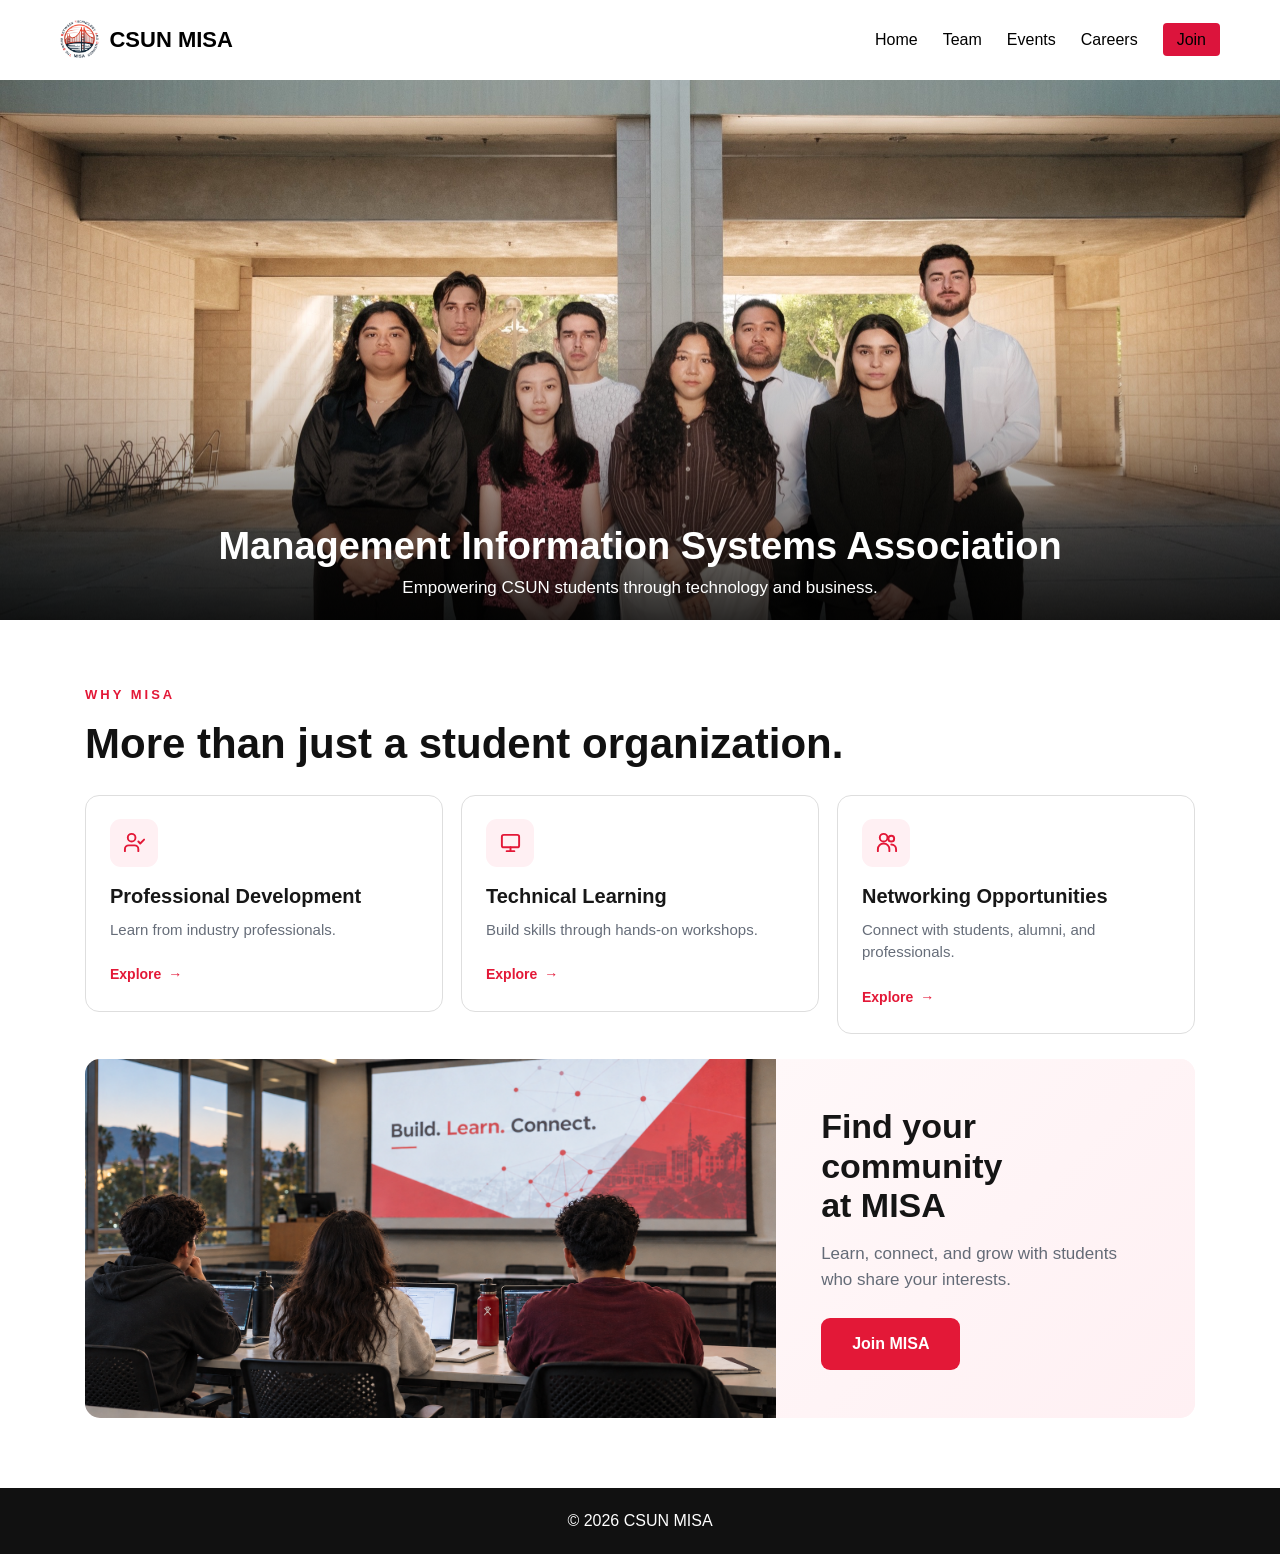
==== commit 440c496b: "Update index.html" ====
--- a/index.html
+++ b/index.html
@@ -10,6 +10,7 @@
     <link rel="icon" type="image/png" href="./pictures/misaTab.png">
 
     <style>
+
         html {
             scroll-behavior: smooth;
         }
@@ -18,8 +19,60 @@
             margin: 0;
         }
 
+
         /* =========================
-           MAIN HOME SECTION
+           HERO
+        ========================== */
+
+        .home-hero {
+            position: relative;
+            height: 540px;
+            background-image: url("./pictures/group_photo_fall_2026.jpeg");
+            background-size: cover;
+            background-position: center 45%;
+            overflow: hidden;
+        }
+
+        .home-hero::after {
+            content: "";
+            position: absolute;
+            inset: 0;
+            background: linear-gradient(
+                to bottom,
+                rgba(0, 0, 0, 0) 45%,
+                rgba(0, 0, 0, 0.18) 65%,
+                rgba(0, 0, 0, 0.82) 100%
+            );
+        }
+
+        .hero-content {
+            position: absolute;
+            left: 40px;
+            right: 40px;
+            bottom: 20px;
+            z-index: 2;
+            color: white;
+            text-align: center;
+        }
+
+        .hero-content h1 {
+            margin: 0 0 7px;
+            color: white;
+            font-size: 38px;
+            line-height: 1.1;
+            font-weight: 800;
+        }
+
+        .hero-content p {
+            margin: 0;
+            color: white;
+            font-size: 17px;
+            line-height: 1.5;
+        }
+
+
+        /* =========================
+           WHY MISA
         ========================== */
 
         .home-main {
@@ -60,7 +113,7 @@
 
         .highlight-card {
             position: relative;
-            background: #fff;
+            background: white;
             border: 1px solid #dedede;
             border-radius: 14px;
             padding: 23px 24px 24px;
@@ -85,6 +138,9 @@
             border-color: #e31837;
             box-shadow: 0 10px 25px rgba(227, 24, 55, 0.10);
         }
+
+
+        /* CARD ICON */
 
         .card-icon {
             width: 48px;
@@ -121,8 +177,11 @@
 
         .highlight-card:hover .card-icon svg,
         .highlight-card.active .card-icon svg {
-            stroke: #fff;
-        }
+            stroke: white;
+        }
+
+
+        /* CARD TEXT */
 
         .highlight-card h3 {
             margin: 0 0 10px;
@@ -157,6 +216,9 @@
             transform: translateX(4px);
         }
 
+
+        /* EXPANDED CARD INFO */
+
         .card-more {
             max-height: 0;
             opacity: 0;
@@ -184,35 +246,45 @@
 
 
         /* =========================
-           COMMUNITY SECTION
+           COMMUNITY / JOIN
         ========================== */
 
         .community-section {
             display: grid;
             grid-template-columns: 1.65fr 1fr;
-            margin-top: 20px;
+
+            margin-top: 25px;
+
             border-radius: 15px;
             overflow: hidden;
+
             background: #fff1f3;
             min-height: 345px;
         }
+
+
+        /* COMMUNITY IMAGE */
 
         .community-image {
             width: 100%;
             height: 100%;
             min-height: 345px;
+
             object-fit: cover;
             object-position: center;
+
             display: block;
         }
 
+
+        /* JOIN SIDE */
+
         .community-content {
-            background:
-                linear-gradient(
-                    135deg,
-                    #fff8f9 0%,
-                    #fff0f3 100%
-                );
+            background: linear-gradient(
+                135deg,
+                #fff8f9 0%,
+                #fff0f3 100%
+            );
 
             padding: 48px 45px;
 
@@ -224,26 +296,39 @@
 
         .community-content h2 {
             margin: 0 0 16px;
+
             font-size: 34px;
             line-height: 1.15;
+
             color: #151515;
         }
 
         .community-content p {
             margin: 0 0 25px;
+
             color: #646b77;
+
             font-size: 17px;
             line-height: 1.55;
+
             max-width: 360px;
         }
+
+
+        /* JOIN BUTTON */
 
         .join-button {
             display: inline-block;
+
             background: #e31837;
             color: white;
+
             text-decoration: none;
+
             padding: 13px 31px;
+
             border-radius: 9px;
+
             font-weight: 600;
             font-size: 16px;
 
@@ -255,16 +340,51 @@
 
         .join-button:hover {
             transform: translateY(-2px);
+
             background: #c91431;
-            box-shadow: 0 8px 18px rgba(227, 24, 55, 0.20);
+
+            box-shadow:
+                0 8px 18px rgba(227, 24, 55, 0.20);
         }
 
 
         /* =========================
-           MOBILE
+           TABLET
         ========================== */
 
         @media (max-width: 900px) {
+
+            .home-hero {
+                height: 430px;
+                background-position: center top;
+            }
+
+            .home-hero::after {
+                background: linear-gradient(
+                    to bottom,
+                    rgba(0, 0, 0, 0) 35%,
+                    rgba(0, 0, 0, 0.25) 55%,
+                    rgba(0, 0, 0, 0.88) 100%
+                );
+            }
+
+            .hero-content {
+                left: 20px;
+                right: 20px;
+                bottom: 22px;
+            }
+
+            .hero-content h1 {
+                font-size: 27px;
+                line-height: 1.12;
+            }
+
+            .hero-content p {
+                font-size: 14px;
+                max-width: 340px;
+                margin: 0 auto;
+            }
+
 
             .home-main {
                 padding: 50px 25px 55px;
@@ -274,6 +394,7 @@
                 font-size: 34px;
             }
 
+
             .misa-highlights {
                 grid-template-columns: 1fr;
             }
@@ -286,14 +407,15 @@
                 transform: none;
             }
 
+
             .community-section {
                 grid-template-columns: 1fr;
-                margin-top: 25px;
+                margin-top: 30px;
             }
 
             .community-image {
+                height: 320px;
                 min-height: 320px;
-                height: 320px;
             }
 
             .community-content {
@@ -303,10 +425,28 @@
             .community-content h2 {
                 font-size: 30px;
             }
-        }
-
+
+        }
+
+
+        /* =========================
+           SMALL PHONES
+        ========================== */
 
         @media (max-width: 480px) {
+
+            .home-hero {
+                height: 390px;
+            }
+
+            .hero-content h1 {
+                font-size: 24px;
+            }
+
+            .hero-content p {
+                font-size: 13px;
+            }
+
 
             .home-main {
                 padding: 42px 20px 45px;
@@ -321,9 +461,11 @@
                 margin-bottom: 22px;
             }
 
+
             .highlight-card {
                 padding: 21px;
             }
+
 
             .community-image {
                 height: 250px;
@@ -341,22 +483,28 @@
             .community-content p {
                 font-size: 15px;
             }
+
 
             .join-button {
                 width: 100%;
                 text-align: center;
                 box-sizing: border-box;
             }
+
         }
 
     </style>
+
 </head>
 
 
+
 <body>
 
 
-<!-- NAVBAR -->
+<!-- =========================
+     NAVBAR
+========================= -->
 
 <nav class="navbar">
 
@@ -412,7 +560,31 @@
 
 
 
-<!-- MAIN HOME CONTENT -->
+<!-- =========================
+     ORIGINAL GROUP PHOTO HERO
+========================= -->
+
+<section class="home-hero">
+
+    <div class="hero-content">
+
+        <h1>
+            Management Information Systems Association
+        </h1>
+
+        <p>
+            Empowering CSUN students through technology and business.
+        </p>
+
+    </div>
+
+</section>
+
+
+
+<!-- =========================
+     MAIN HOME CONTENT
+========================= -->
 
 <main class="home-main">
 
@@ -430,7 +602,10 @@
         </h1>
 
 
-        <!-- INTERACTIVE CARDS -->
+
+        <!-- =========================
+             INTERACTIVE CARDS
+        ========================== -->
 
         <div class="misa-highlights">
 
@@ -522,9 +697,13 @@
                             rx="2">
                         </rect>
 
-                        <path d="M8 21h8"></path>
-
-                        <path d="M12 17v4"></path>
+                        <path
+                            d="M8 21h8">
+                        </path>
+
+                        <path
+                            d="M12 17v4">
+                        </path>
 
                     </svg>
 
@@ -543,9 +722,11 @@
 
                 <div class="card-more">
 
-                    Learn more about areas such as data analytics,
-                    cybersecurity, IT audit, systems analysis,
-                    and other technology-focused career paths.
+                    Learn more about areas such as
+                    data analytics, cybersecurity,
+                    IT audit, systems analysis,
+                    and other technology-focused
+                    career paths.
 
                 </div>
 
@@ -616,9 +797,9 @@
                 <div class="card-more">
 
                     Meet people with similar interests,
-                    connect with professionals, and grow your
-                    network through MISA meetings, events,
-                    and community opportunities.
+                    connect with professionals, and grow
+                    your network through MISA meetings,
+                    events, and community opportunities.
 
                 </div>
 
@@ -644,14 +825,16 @@
 
 
 
-    <!-- COMMUNITY / JOIN SECTION -->
+    <!-- =========================
+         COMMUNITY / JOIN
+    ========================== -->
 
     <section
         class="community-section"
         id="join">
 
 
-        <!-- IMAGE -->
+        <!-- CLASSROOM IMAGE -->
 
         <img
             src="./pictures/misa_community_2026.png"
@@ -659,7 +842,8 @@
             alt="Students attending a MISA technology meeting">
 
 
-        <!-- JOIN CONTENT -->
+
+        <!-- JOIN SIDE -->
 
         <div class="community-content">
 
@@ -687,6 +871,7 @@
 
         </div>
 
+
     </section>
 
 
@@ -694,7 +879,9 @@
 
 
 
-<!-- FOOTER -->
+<!-- =========================
+     FOOTER
+========================= -->
 
 <footer>
 
@@ -706,7 +893,9 @@
 
 
 
-<!-- INTERACTIVE CARD SCRIPT -->
+<!-- =========================
+     INTERACTIVE CARD SCRIPT
+========================= -->
 
 <script>
 
@@ -719,6 +908,10 @@
         const isAlreadyOpen =
             card.classList.contains("active");
 
+
+        /*
+            Close all cards first
+        */
 
         cards.forEach(function(otherCard) {
 
@@ -731,13 +924,21 @@
 
 
             const text =
-                otherCard.querySelector(".explore-text");
+                otherCard.querySelector(
+                    ".explore-text"
+                );
+
 
             text.textContent =
                 "Explore";
 
         });
 
+
+
+        /*
+            Open clicked card
+        */
 
         if (!isAlreadyOpen) {
 
@@ -759,6 +960,11 @@
     }
 
 
+
+    /*
+        CLICK
+    */
+
     cards.forEach(function(card) {
 
         card.addEventListener(
@@ -770,6 +976,11 @@
             }
         );
 
+
+
+        /*
+            KEYBOARD
+        */
 
         card.addEventListener(
             "keydown",
@@ -795,4 +1006,5 @@
 
 
 </body>
+
 </html>
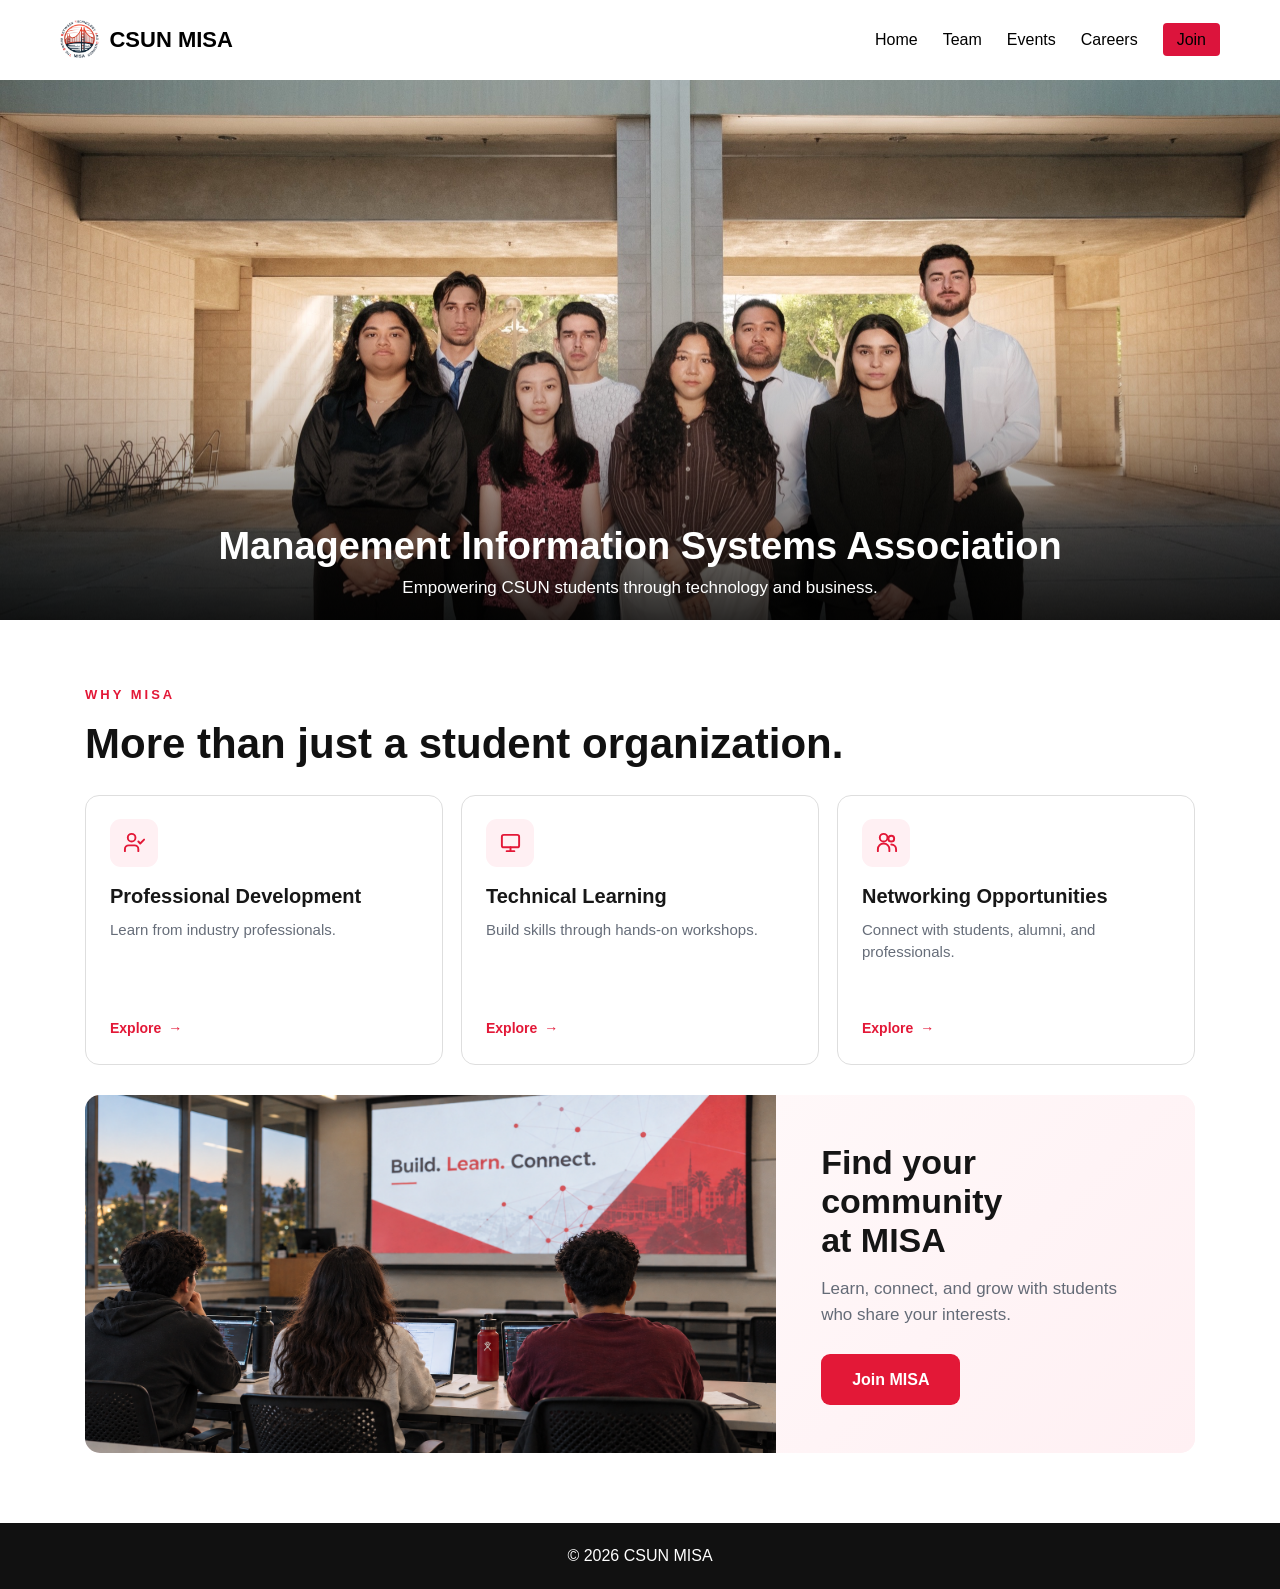
==== commit 7e407aff: "Update index.html" ====
--- a/index.html
+++ b/index.html
@@ -108,7 +108,9 @@
             display: grid;
             grid-template-columns: repeat(3, 1fr);
             gap: 18px;
-            align-items: start;
+
+            /* keeps all three cards equal */
+            align-items: stretch;
         }
 
         .highlight-card {
@@ -116,11 +118,20 @@
             background: white;
             border: 1px solid #dedede;
             border-radius: 14px;
+
             padding: 23px 24px 24px;
+
             cursor: pointer;
             overflow: hidden;
-            min-height: 205px;
+
+            /* equal card height */
+            min-height: 270px;
+            height: 100%;
+
             box-sizing: border-box;
+
+            display: flex;
+            flex-direction: column;
 
             transition:
                 transform 0.25s ease,
@@ -145,6 +156,8 @@
         .card-icon {
             width: 48px;
             height: 48px;
+            min-height: 48px;
+
             border-radius: 11px;
             background: #fff0f3;
 
@@ -197,9 +210,15 @@
             line-height: 1.5;
         }
 
+
+        /* EXPLORE */
+
         .explore-link {
-            margin-top: 22px;
+            margin-top: auto;
+            padding-top: 22px;
+
             color: #e31837;
+
             font-size: 14px;
             font-weight: 700;
 
@@ -253,12 +272,13 @@
             display: grid;
             grid-template-columns: 1.65fr 1fr;
 
-            margin-top: 25px;
+            margin-top: 30px;
 
             border-radius: 15px;
             overflow: hidden;
 
             background: #fff1f3;
+
             min-height: 345px;
         }
 
@@ -340,7 +360,6 @@
 
         .join-button:hover {
             transform: translateY(-2px);
-
             background: #c91431;
 
             box-shadow:
@@ -400,7 +419,7 @@
             }
 
             .highlight-card {
-                min-height: auto;
+                min-height: 230px;
             }
 
             .highlight-card:hover {
@@ -464,6 +483,7 @@
 
             .highlight-card {
                 padding: 21px;
+                min-height: 220px;
             }
 
 
@@ -498,13 +518,10 @@
 </head>
 
 
-
 <body>
 
 
-<!-- =========================
-     NAVBAR
-========================= -->
+<!-- NAVBAR -->
 
 <nav class="navbar">
 
@@ -560,9 +577,7 @@
 
 
 
-<!-- =========================
-     ORIGINAL GROUP PHOTO HERO
-========================= -->
+<!-- GROUP PHOTO HERO -->
 
 <section class="home-hero">
 
@@ -582,9 +597,7 @@
 
 
 
-<!-- =========================
-     MAIN HOME CONTENT
-========================= -->
+<!-- MAIN HOME -->
 
 <main class="home-main">
 
@@ -603,9 +616,7 @@
 
 
 
-        <!-- =========================
-             INTERACTIVE CARDS
-        ========================== -->
+        <!-- CARDS -->
 
         <div class="misa-highlights">
 
@@ -622,19 +633,11 @@
 
                     <svg viewBox="0 0 24 24">
 
-                        <path
-                            d="M16 21v-2a4 4 0 0 0-4-4H6a4 4 0 0 0-4 4v2">
-                        </path>
-
-                        <circle
-                            cx="9"
-                            cy="7"
-                            r="4">
-                        </circle>
-
-                        <path
-                            d="M16 11l2 2 4-4">
-                        </path>
+                        <path d="M16 21v-2a4 4 0 0 0-4-4H6a4 4 0 0 0-4 4v2"></path>
+
+                        <circle cx="9" cy="7" r="4"></circle>
+
+                        <path d="M16 11l2 2 4-4"></path>
 
                     </svg>
 
@@ -645,19 +648,16 @@
                     Professional Development
                 </h3>
 
-
                 <p class="card-short">
                     Learn from industry professionals.
                 </p>
 
 
                 <div class="card-more">
-
                     Hear directly from professionals through
                     guest speakers, career-focused meetings,
                     workshops, and conversations about today's
                     technology and business industries.
-
                 </div>
 
 
@@ -697,13 +697,9 @@
                             rx="2">
                         </rect>
 
-                        <path
-                            d="M8 21h8">
-                        </path>
-
-                        <path
-                            d="M12 17v4">
-                        </path>
+                        <path d="M8 21h8"></path>
+
+                        <path d="M12 17v4"></path>
 
                     </svg>
 
@@ -714,20 +710,16 @@
                     Technical Learning
                 </h3>
 
-
                 <p class="card-short">
                     Build skills through hands-on workshops.
                 </p>
 
 
                 <div class="card-more">
-
                     Learn more about areas such as
                     data analytics, cybersecurity,
                     IT audit, systems analysis,
-                    and other technology-focused
-                    career paths.
-
+                    and other technology-focused career paths.
                 </div>
 
 
@@ -759,25 +751,13 @@
 
                     <svg viewBox="0 0 24 24">
 
-                        <circle
-                            cx="9"
-                            cy="7"
-                            r="4">
-                        </circle>
-
-                        <path
-                            d="M3 21v-2a6 6 0 0 1 12 0v2">
-                        </path>
-
-                        <circle
-                            cx="17"
-                            cy="8"
-                            r="3">
-                        </circle>
-
-                        <path
-                            d="M17 14a5 5 0 0 1 5 5v2">
-                        </path>
+                        <circle cx="9" cy="7" r="4"></circle>
+
+                        <path d="M3 21v-2a6 6 0 0 1 12 0v2"></path>
+
+                        <circle cx="17" cy="8" r="3"></circle>
+
+                        <path d="M17 14a5 5 0 0 1 5 5v2"></path>
 
                     </svg>
 
@@ -788,19 +768,16 @@
                     Networking Opportunities
                 </h3>
 
-
                 <p class="card-short">
                     Connect with students, alumni, and professionals.
                 </p>
 
 
                 <div class="card-more">
-
                     Meet people with similar interests,
-                    connect with professionals, and grow
-                    your network through MISA meetings,
-                    events, and community opportunities.
-
+                    connect with professionals, and grow your
+                    network through MISA meetings, events,
+                    and community opportunities.
                 </div>
 
 
@@ -825,25 +802,18 @@
 
 
 
-    <!-- =========================
-         COMMUNITY / JOIN
-    ========================== -->
+    <!-- COMMUNITY + JOIN -->
 
     <section
         class="community-section"
         id="join">
 
-
-        <!-- CLASSROOM IMAGE -->
 
         <img
             src="./pictures/misa_community_2026.png"
             class="community-image"
             alt="Students attending a MISA technology meeting">
 
-
-
-        <!-- JOIN SIDE -->
 
         <div class="community-content">
 
@@ -871,7 +841,6 @@
 
         </div>
 
-
     </section>
 
 
@@ -879,9 +848,7 @@
 
 
 
-<!-- =========================
-     FOOTER
-========================= -->
+<!-- FOOTER -->
 
 <footer>
 
@@ -893,9 +860,7 @@
 
 
 
-<!-- =========================
-     INTERACTIVE CARD SCRIPT
-========================= -->
+<!-- CARD INTERACTION -->
 
 <script>
 
@@ -908,10 +873,6 @@
         const isAlreadyOpen =
             card.classList.contains("active");
 
-
-        /*
-            Close all cards first
-        */
 
         cards.forEach(function(otherCard) {
 
@@ -922,23 +883,14 @@
                 "false"
             );
 
-
             const text =
-                otherCard.querySelector(
-                    ".explore-text"
-                );
-
+                otherCard.querySelector(".explore-text");
 
             text.textContent =
                 "Explore";
 
         });
 
-
-
-        /*
-            Open clicked card
-        */
 
         if (!isAlreadyOpen) {
 
@@ -949,7 +901,6 @@
                 "true"
             );
 
-
             card.querySelector(
                 ".explore-text"
             ).textContent =
@@ -960,11 +911,6 @@
     }
 
 
-
-    /*
-        CLICK
-    */
-
     cards.forEach(function(card) {
 
         card.addEventListener(
@@ -976,11 +922,6 @@
             }
         );
 
-
-
-        /*
-            KEYBOARD
-        */
 
         card.addEventListener(
             "keydown",
@@ -1006,5 +947,4 @@
 
 
 </body>
-
 </html>
